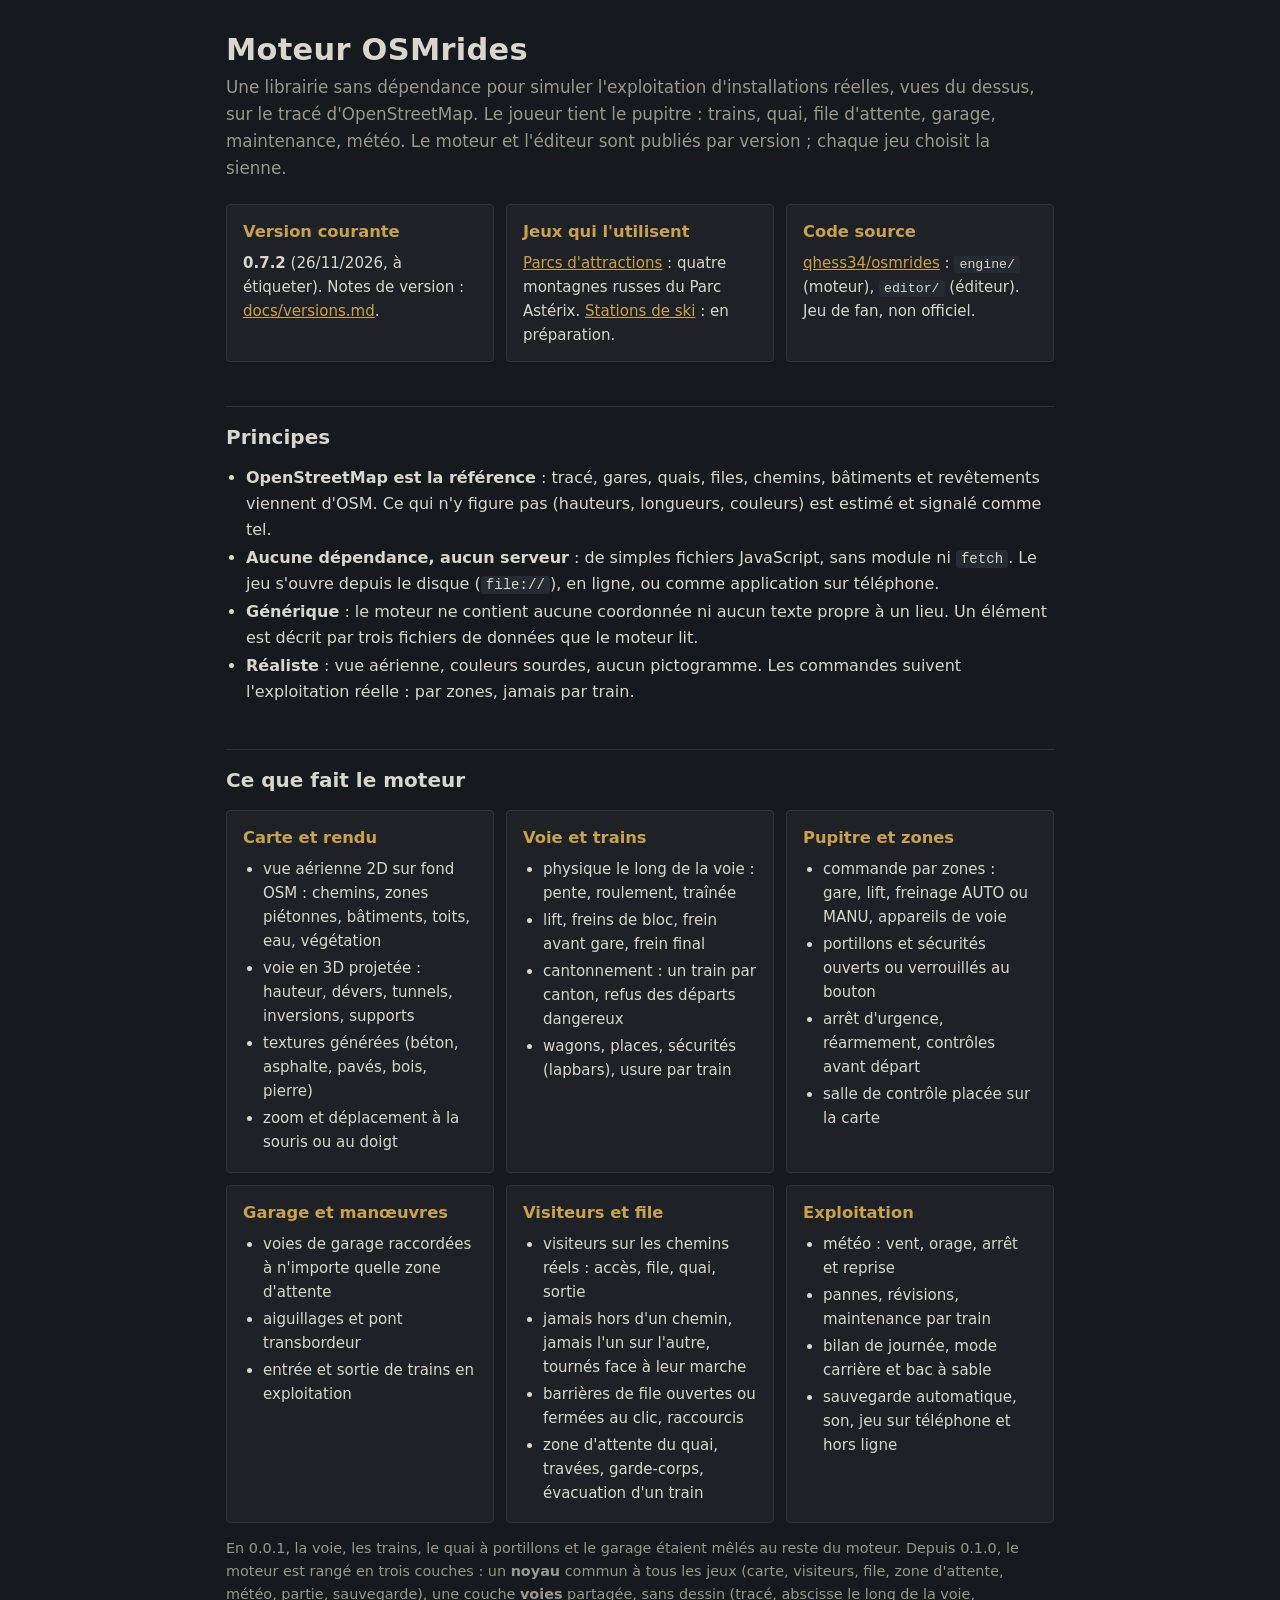
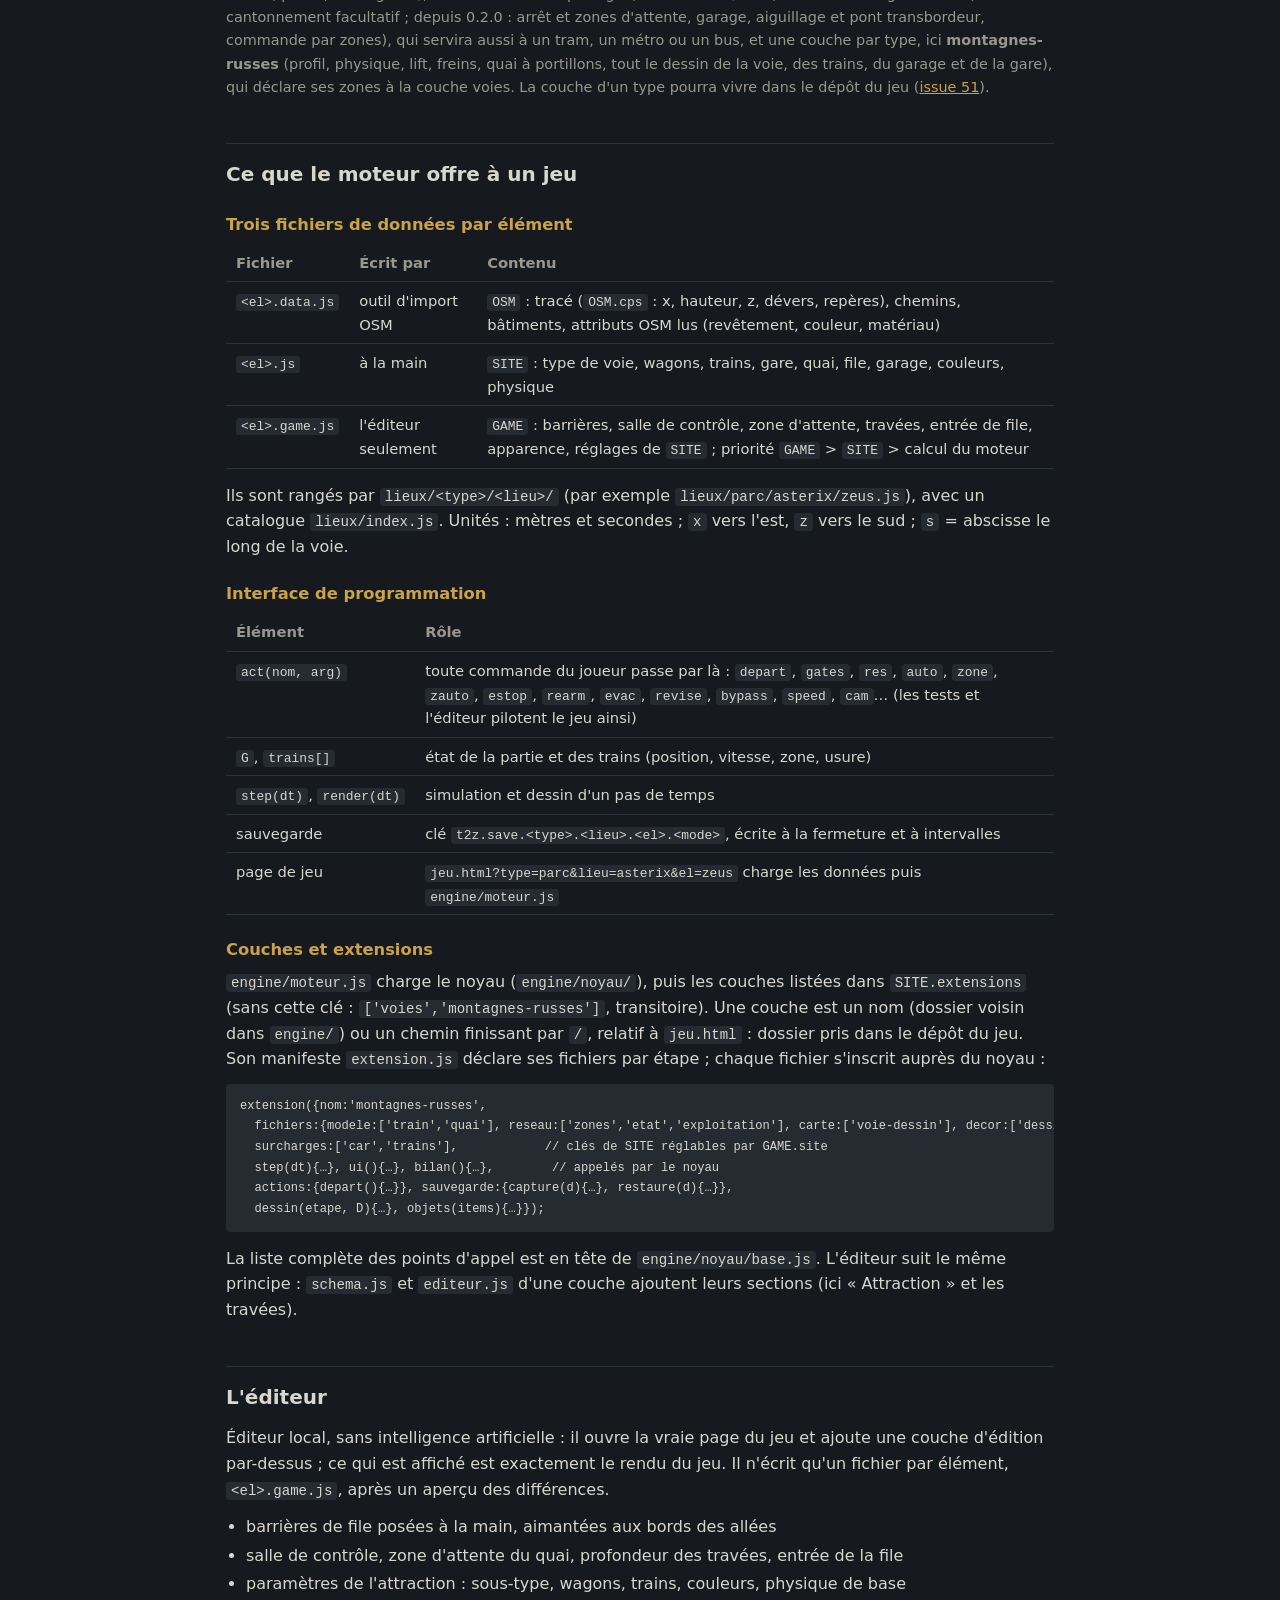
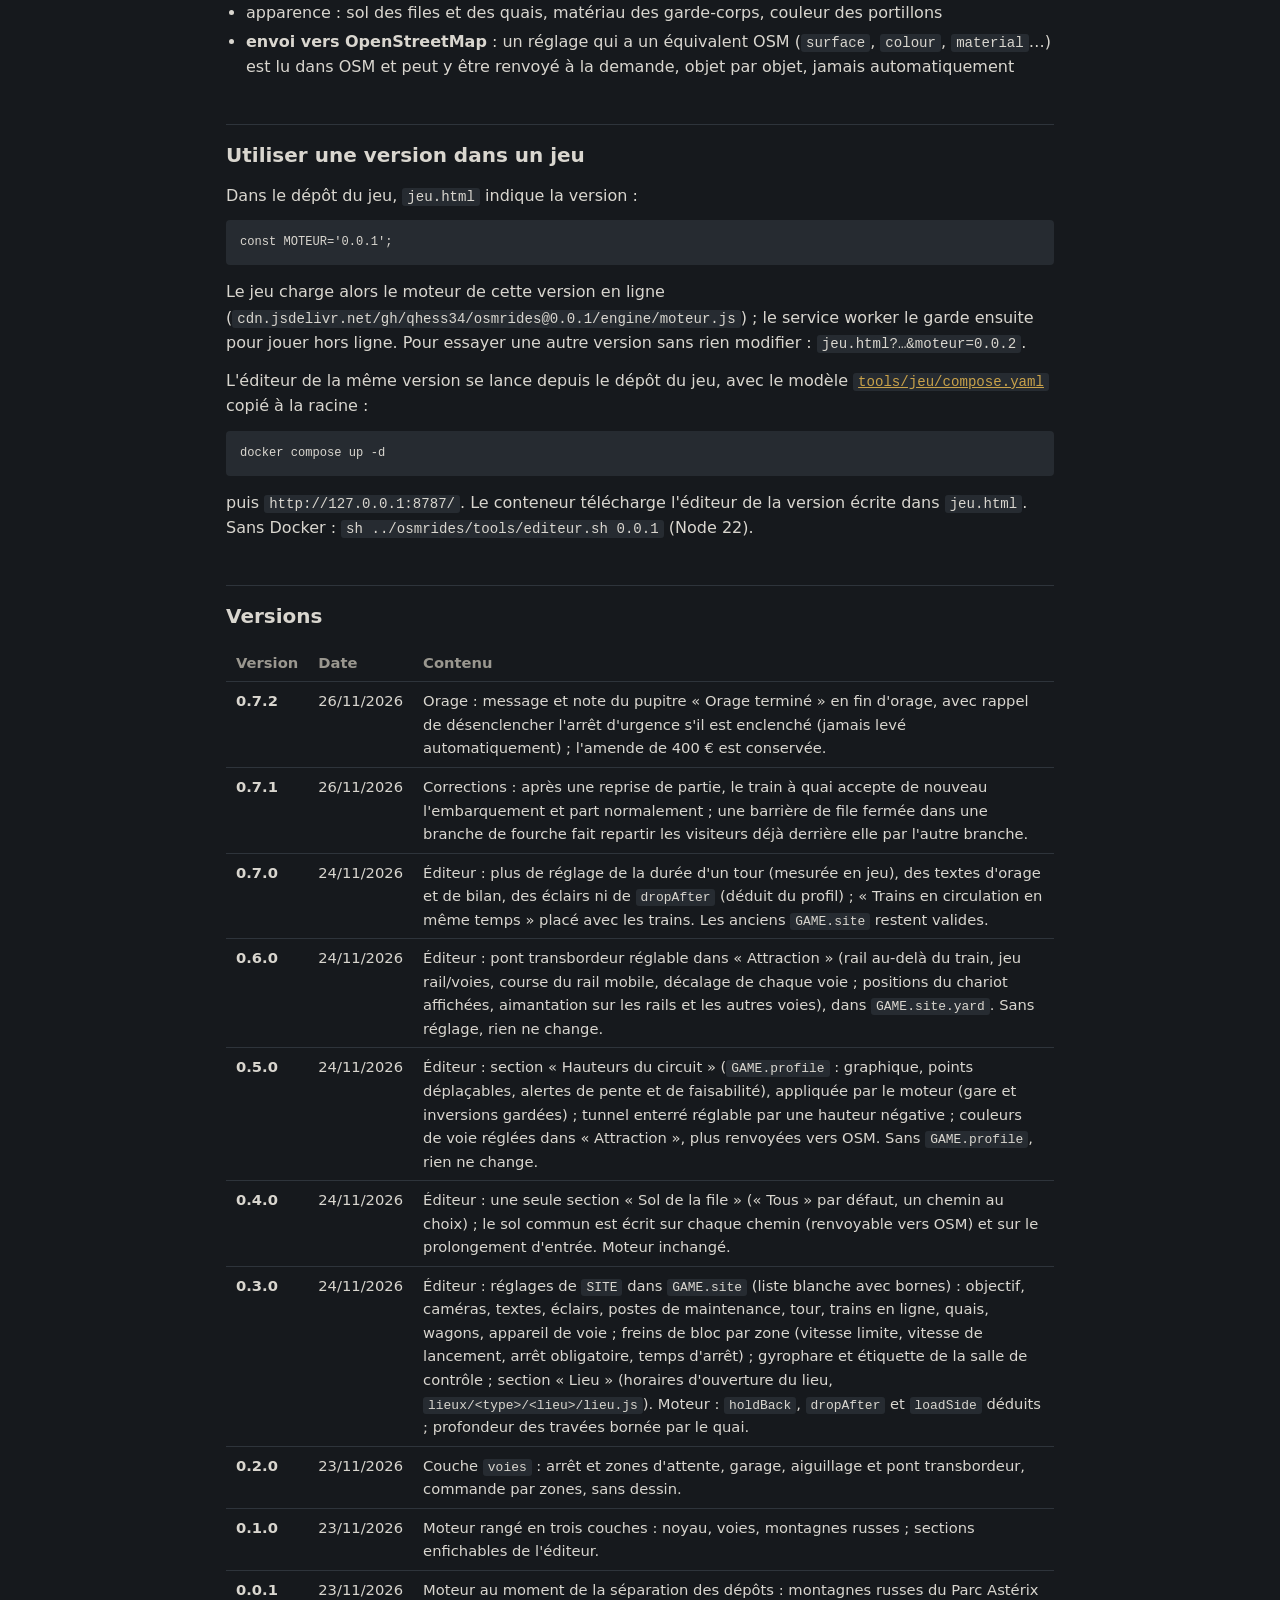
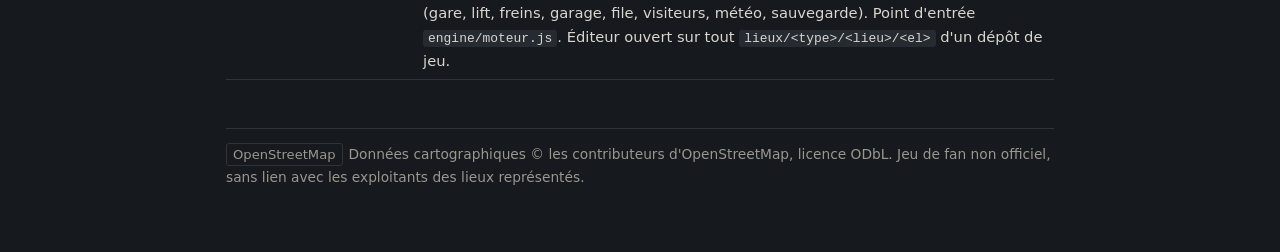
==== index.html @ cbea9bd9 "Clarify the end of a storm: message, console note, emergency stop kept (0.7.2) Co-Authored-By: Claud" ====
<!doctype html>
<html lang="fr">
<head>
<meta charset="utf-8">
<meta name="viewport" content="width=device-width, initial-scale=1">
<title>Moteur OSMrides</title>
<meta name="description" content="Moteur et éditeur OSMrides : simulation d'exploitation sur le tracé réel d'OpenStreetMap, publiés par version pour les jeux des parcs et des stations.">
<style>
:root{--bg:#16191d;--panel:#1e2227;--line:#2e343b;--ink:#d9d6cf;--mute:#9a978f;--acc:#c9a24a;--code:#262b31}
*{box-sizing:border-box}
html{-webkit-text-size-adjust:100%}
body{margin:0;background:var(--bg);color:var(--ink);font:16px/1.6 system-ui,-apple-system,"Segoe UI",Roboto,sans-serif}
main{max-width:860px;margin:0 auto;padding:32px 16px 64px}
h1{font-size:1.9rem;line-height:1.2;margin:0 0 6px;letter-spacing:.01em}
h2{font-size:1.25rem;margin:44px 0 12px;padding-top:14px;border-top:1px solid var(--line)}
h3{font-size:1.02rem;margin:22px 0 6px;color:var(--acc);font-weight:600}
p{margin:0 0 12px}
.lead{color:var(--mute);font-size:1.05rem;margin-bottom:22px}
a{color:var(--acc)}
code{background:var(--code);padding:1px 5px;border-radius:3px;font:0.88em/1.4 ui-monospace,SFMono-Regular,Menlo,Consolas,monospace;word-break:break-word}
pre{background:var(--code);padding:12px 14px;border-radius:4px;overflow-x:auto;font:0.86em/1.5 ui-monospace,SFMono-Regular,Menlo,Consolas,monospace;margin:0 0 14px}
pre code{background:none;padding:0}
ul{margin:0 0 12px;padding-left:20px}
li{margin:3px 0}
.grid{display:grid;grid-template-columns:repeat(auto-fit,minmax(240px,1fr));gap:12px;margin:14px 0}
.card{background:var(--panel);border:1px solid var(--line);border-radius:4px;padding:14px 16px}
.card h3{margin-top:0}
.card p,.card ul{font-size:.94rem;margin-bottom:0}
table{width:100%;border-collapse:collapse;font-size:.92rem;margin:0 0 14px;display:block;overflow-x:auto}
th,td{text-align:left;vertical-align:top;padding:7px 10px;border-bottom:1px solid var(--line)}
th{color:var(--mute);font-weight:600;white-space:nowrap}
td:first-child{white-space:nowrap}
.tag{display:inline-block;border:1px solid var(--line);border-radius:3px;padding:0 6px;font-size:.82rem;color:var(--mute);margin-right:6px}
.note{color:var(--mute);font-size:.9rem}
footer{margin-top:48px;padding-top:14px;border-top:1px solid var(--line);color:var(--mute);font-size:.86rem}
</style>
</head>
<body>
<main>

<h1>Moteur OSMrides</h1>
<p class="lead">Une librairie sans dépendance pour simuler l'exploitation d'installations réelles, vues du dessus, sur le tracé d'OpenStreetMap. Le joueur tient le pupitre : trains, quai, file d'attente, garage, maintenance, météo. Le moteur et l'éditeur sont publiés par version ; chaque jeu choisit la sienne.</p>

<div class="grid">
  <div class="card"><h3>Version courante</h3><p><b>0.7.2</b> (26/11/2026, à étiqueter). Notes de version : <a href="https://github.com/qhess34/osmrides/blob/main/docs/versions.md">docs/versions.md</a>.</p></div>
  <div class="card"><h3>Jeux qui l'utilisent</h3><p><a href="https://qhess34.github.io/osmrides_parks/">Parcs d'attractions</a> : quatre montagnes russes du Parc Astérix. <a href="https://github.com/qhess34/osmrides_skiresort">Stations de ski</a> : en préparation.</p></div>
  <div class="card"><h3>Code source</h3><p><a href="https://github.com/qhess34/osmrides">qhess34/osmrides</a> : <code>engine/</code> (moteur), <code>editor/</code> (éditeur). Jeu de fan, non officiel.</p></div>
</div>

<h2>Principes</h2>
<ul>
  <li><b>OpenStreetMap est la référence</b> : tracé, gares, quais, files, chemins, bâtiments et revêtements viennent d'OSM. Ce qui n'y figure pas (hauteurs, longueurs, couleurs) est estimé et signalé comme tel.</li>
  <li><b>Aucune dépendance, aucun serveur</b> : de simples fichiers JavaScript, sans module ni <code>fetch</code>. Le jeu s'ouvre depuis le disque (<code>file://</code>), en ligne, ou comme application sur téléphone.</li>
  <li><b>Générique</b> : le moteur ne contient aucune coordonnée ni aucun texte propre à un lieu. Un élément est décrit par trois fichiers de données que le moteur lit.</li>
  <li><b>Réaliste</b> : vue aérienne, couleurs sourdes, aucun pictogramme. Les commandes suivent l'exploitation réelle : par zones, jamais par train.</li>
</ul>

<h2>Ce que fait le moteur</h2>
<div class="grid">
  <div class="card"><h3>Carte et rendu</h3><ul>
    <li>vue aérienne 2D sur fond OSM : chemins, zones piétonnes, bâtiments, toits, eau, végétation</li>
    <li>voie en 3D projetée : hauteur, dévers, tunnels, inversions, supports</li>
    <li>textures générées (béton, asphalte, pavés, bois, pierre)</li>
    <li>zoom et déplacement à la souris ou au doigt</li>
  </ul></div>
  <div class="card"><h3>Voie et trains</h3><ul>
    <li>physique le long de la voie : pente, roulement, traînée</li>
    <li>lift, freins de bloc, frein avant gare, frein final</li>
    <li>cantonnement : un train par canton, refus des départs dangereux</li>
    <li>wagons, places, sécurités (lapbars), usure par train</li>
  </ul></div>
  <div class="card"><h3>Pupitre et zones</h3><ul>
    <li>commande par zones : gare, lift, freinage AUTO ou MANU, appareils de voie</li>
    <li>portillons et sécurités ouverts ou verrouillés au bouton</li>
    <li>arrêt d'urgence, réarmement, contrôles avant départ</li>
    <li>salle de contrôle placée sur la carte</li>
  </ul></div>
  <div class="card"><h3>Garage et manœuvres</h3><ul>
    <li>voies de garage raccordées à n'importe quelle zone d'attente</li>
    <li>aiguillages et pont transbordeur</li>
    <li>entrée et sortie de trains en exploitation</li>
  </ul></div>
  <div class="card"><h3>Visiteurs et file</h3><ul>
    <li>visiteurs sur les chemins réels : accès, file, quai, sortie</li>
    <li>jamais hors d'un chemin, jamais l'un sur l'autre, tournés face à leur marche</li>
    <li>barrières de file ouvertes ou fermées au clic, raccourcis</li>
    <li>zone d'attente du quai, travées, garde-corps, évacuation d'un train</li>
  </ul></div>
  <div class="card"><h3>Exploitation</h3><ul>
    <li>météo : vent, orage, arrêt et reprise</li>
    <li>pannes, révisions, maintenance par train</li>
    <li>bilan de journée, mode carrière et bac à sable</li>
    <li>sauvegarde automatique, son, jeu sur téléphone et hors ligne</li>
  </ul></div>
</div>
<p class="note">En 0.0.1, la voie, les trains, le quai à portillons et le garage étaient mêlés au reste du moteur. Depuis 0.1.0, le moteur est rangé en trois couches : un <b>noyau</b> commun à tous les jeux (carte, visiteurs, file, zone d'attente, météo, partie, sauvegarde), une couche <b>voies</b> partagée, sans dessin (tracé, abscisse le long de la voie, cantonnement facultatif ; depuis 0.2.0 : arrêt et zones d'attente, garage, aiguillage et pont transbordeur, commande par zones), qui servira aussi à un tram, un métro ou un bus, et une couche par type, ici <b>montagnes-russes</b> (profil, physique, lift, freins, quai à portillons, tout le dessin de la voie, des trains, du garage et de la gare), qui déclare ses zones à la couche voies. La couche d'un type pourra vivre dans le dépôt du jeu (<a href="https://github.com/qhess34/osmrides/issues/51">issue 51</a>).</p>

<h2>Ce que le moteur offre à un jeu</h2>

<h3>Trois fichiers de données par élément</h3>
<table>
  <tr><th>Fichier</th><th>Écrit par</th><th>Contenu</th></tr>
  <tr><td><code>&lt;el&gt;.data.js</code></td><td>outil d'import OSM</td><td><code>OSM</code> : tracé (<code>OSM.cps</code> : x, hauteur, z, dévers, repères), chemins, bâtiments, attributs OSM lus (revêtement, couleur, matériau)</td></tr>
  <tr><td><code>&lt;el&gt;.js</code></td><td>à la main</td><td><code>SITE</code> : type de voie, wagons, trains, gare, quai, file, garage, couleurs, physique</td></tr>
  <tr><td><code>&lt;el&gt;.game.js</code></td><td>l'éditeur seulement</td><td><code>GAME</code> : barrières, salle de contrôle, zone d'attente, travées, entrée de file, apparence, réglages de <code>SITE</code> ; priorité <code>GAME</code> &gt; <code>SITE</code> &gt; calcul du moteur</td></tr>
</table>
<p>Ils sont rangés par <code>lieux/&lt;type&gt;/&lt;lieu&gt;/</code> (par exemple <code>lieux/parc/asterix/zeus.js</code>), avec un catalogue <code>lieux/index.js</code>. Unités : mètres et secondes ; <code>x</code> vers l'est, <code>z</code> vers le sud ; <code>s</code> = abscisse le long de la voie.</p>

<h3>Interface de programmation</h3>
<table>
  <tr><th>Élément</th><th>Rôle</th></tr>
  <tr><td><code>act(nom, arg)</code></td><td>toute commande du joueur passe par là : <code>depart</code>, <code>gates</code>, <code>res</code>, <code>auto</code>, <code>zone</code>, <code>zauto</code>, <code>estop</code>, <code>rearm</code>, <code>evac</code>, <code>revise</code>, <code>bypass</code>, <code>speed</code>, <code>cam</code>… (les tests et l'éditeur pilotent le jeu ainsi)</td></tr>
  <tr><td><code>G</code>, <code>trains[]</code></td><td>état de la partie et des trains (position, vitesse, zone, usure)</td></tr>
  <tr><td><code>step(dt)</code>, <code>render(dt)</code></td><td>simulation et dessin d'un pas de temps</td></tr>
  <tr><td>sauvegarde</td><td>clé <code>t2z.save.&lt;type&gt;.&lt;lieu&gt;.&lt;el&gt;.&lt;mode&gt;</code>, écrite à la fermeture et à intervalles</td></tr>
  <tr><td>page de jeu</td><td><code>jeu.html?type=parc&amp;lieu=asterix&amp;el=zeus</code> charge les données puis <code>engine/moteur.js</code></td></tr>
</table>

<h3>Couches et extensions</h3>
<p><code>engine/moteur.js</code> charge le noyau (<code>engine/noyau/</code>), puis les couches listées dans <code>SITE.extensions</code> (sans cette clé : <code>['voies','montagnes-russes']</code>, transitoire). Une couche est un nom (dossier voisin dans <code>engine/</code>) ou un chemin finissant par <code>/</code>, relatif à <code>jeu.html</code> : dossier pris dans le dépôt du jeu. Son manifeste <code>extension.js</code> déclare ses fichiers par étape ; chaque fichier s'inscrit auprès du noyau :</p>
<pre><code>extension({nom:'montagnes-russes',
  fichiers:{modele:['train','quai'], reseau:['zones','etat','exploitation'], carte:['voie-dessin'], decor:['dessin']},
  surcharges:['car','trains'],            // clés de SITE réglables par GAME.site
  step(dt){…}, ui(){…}, bilan(){…},        // appelés par le noyau
  actions:{depart(){…}}, sauvegarde:{capture(d){…}, restaure(d){…}},
  dessin(etape, D){…}, objets(items){…}});</code></pre>
<p>La liste complète des points d'appel est en tête de <code>engine/noyau/base.js</code>. L'éditeur suit le même principe : <code>schema.js</code> et <code>editeur.js</code> d'une couche ajoutent leurs sections (ici « Attraction » et les travées).</p>

<h2>L'éditeur</h2>
<p>Éditeur local, sans intelligence artificielle : il ouvre la vraie page du jeu et ajoute une couche d'édition par-dessus ; ce qui est affiché est exactement le rendu du jeu. Il n'écrit qu'un fichier par élément, <code>&lt;el&gt;.game.js</code>, après un aperçu des différences.</p>
<ul>
  <li>barrières de file posées à la main, aimantées aux bords des allées</li>
  <li>salle de contrôle, zone d'attente du quai, profondeur des travées, entrée de la file</li>
  <li>paramètres de l'attraction : sous-type, wagons, trains, couleurs, physique de base</li>
  <li>apparence : sol des files et des quais, matériau des garde-corps, couleur des portillons</li>
  <li><b>envoi vers OpenStreetMap</b> : un réglage qui a un équivalent OSM (<code>surface</code>, <code>colour</code>, <code>material</code>…) est lu dans OSM et peut y être renvoyé à la demande, objet par objet, jamais automatiquement</li>
</ul>

<h2>Utiliser une version dans un jeu</h2>
<p>Dans le dépôt du jeu, <code>jeu.html</code> indique la version :</p>
<pre><code>const MOTEUR='0.0.1';</code></pre>
<p>Le jeu charge alors le moteur de cette version en ligne (<code>cdn.jsdelivr.net/gh/qhess34/osmrides@0.0.1/engine/moteur.js</code>) ; le service worker le garde ensuite pour jouer hors ligne. Pour essayer une autre version sans rien modifier : <code>jeu.html?…&amp;moteur=0.0.2</code>.</p>
<p>L'éditeur de la même version se lance depuis le dépôt du jeu, avec le modèle <a href="https://github.com/qhess34/osmrides/blob/main/tools/jeu/compose.yaml"><code>tools/jeu/compose.yaml</code></a> copié à la racine :</p>
<pre><code>docker compose up -d</code></pre>
<p>puis <code>http://127.0.0.1:8787/</code>. Le conteneur télécharge l'éditeur de la version écrite dans <code>jeu.html</code>. Sans Docker : <code>sh ../osmrides/tools/editeur.sh 0.0.1</code> (Node 22).</p>

<h2>Versions</h2>
<table>
  <tr><th>Version</th><th>Date</th><th>Contenu</th></tr>
  <tr><td><b>0.7.2</b></td><td>26/11/2026</td><td>Orage : message et note du pupitre « Orage terminé » en fin d'orage, avec rappel de désenclencher l'arrêt d'urgence s'il est enclenché (jamais levé automatiquement) ; l'amende de 400 € est conservée.</td></tr>
  <tr><td><b>0.7.1</b></td><td>26/11/2026</td><td>Corrections : après une reprise de partie, le train à quai accepte de nouveau l'embarquement et part normalement ; une barrière de file fermée dans une branche de fourche fait repartir les visiteurs déjà derrière elle par l'autre branche.</td></tr>
  <tr><td><b>0.7.0</b></td><td>24/11/2026</td><td>Éditeur : plus de réglage de la durée d'un tour (mesurée en jeu), des textes d'orage et de bilan, des éclairs ni de <code>dropAfter</code> (déduit du profil) ; « Trains en circulation en même temps » placé avec les trains. Les anciens <code>GAME.site</code> restent valides.</td></tr>
  <tr><td><b>0.6.0</b></td><td>24/11/2026</td><td>Éditeur : pont transbordeur réglable dans « Attraction » (rail au-delà du train, jeu rail/voies, course du rail mobile, décalage de chaque voie ; positions du chariot affichées, aimantation sur les rails et les autres voies), dans <code>GAME.site.yard</code>. Sans réglage, rien ne change.</td></tr>
  <tr><td><b>0.5.0</b></td><td>24/11/2026</td><td>Éditeur : section « Hauteurs du circuit » (<code>GAME.profile</code> : graphique, points déplaçables, alertes de pente et de faisabilité), appliquée par le moteur (gare et inversions gardées) ; tunnel enterré réglable par une hauteur négative ; couleurs de voie réglées dans « Attraction », plus renvoyées vers OSM. Sans <code>GAME.profile</code>, rien ne change.</td></tr>
  <tr><td><b>0.4.0</b></td><td>24/11/2026</td><td>Éditeur : une seule section « Sol de la file » (« Tous » par défaut, un chemin au choix) ; le sol commun est écrit sur chaque chemin (renvoyable vers OSM) et sur le prolongement d'entrée. Moteur inchangé.</td></tr>
  <tr><td><b>0.3.0</b></td><td>24/11/2026</td><td>Éditeur : réglages de <code>SITE</code> dans <code>GAME.site</code> (liste blanche avec bornes) : objectif, caméras, textes, éclairs, postes de maintenance, tour, trains en ligne, quais, wagons, appareil de voie ; freins de bloc par zone (vitesse limite, vitesse de lancement, arrêt obligatoire, temps d'arrêt) ; gyrophare et étiquette de la salle de contrôle ; section « Lieu » (horaires d'ouverture du lieu, <code>lieux/&lt;type&gt;/&lt;lieu&gt;/lieu.js</code>). Moteur : <code>holdBack</code>, <code>dropAfter</code> et <code>loadSide</code> déduits ; profondeur des travées bornée par le quai.</td></tr>
  <tr><td><b>0.2.0</b></td><td>23/11/2026</td><td>Couche <code>voies</code> : arrêt et zones d'attente, garage, aiguillage et pont transbordeur, commande par zones, sans dessin.</td></tr>
  <tr><td><b>0.1.0</b></td><td>23/11/2026</td><td>Moteur rangé en trois couches : noyau, voies, montagnes russes ; sections enfichables de l'éditeur.</td></tr>
  <tr><td><b>0.0.1</b></td><td>23/11/2026</td><td>Moteur au moment de la séparation des dépôts : montagnes russes du Parc Astérix (gare, lift, freins, garage, file, visiteurs, météo, sauvegarde). Point d'entrée <code>engine/moteur.js</code>. Éditeur ouvert sur tout <code>lieux/&lt;type&gt;/&lt;lieu&gt;/&lt;el&gt;</code> d'un dépôt de jeu.</td></tr>
</table>

<footer>
  <span class="tag">OpenStreetMap</span>Données cartographiques © les contributeurs d'OpenStreetMap, licence ODbL. Jeu de fan non officiel, sans lien avec les exploitants des lieux représentés.
</footer>

</main>
</body>
</html>
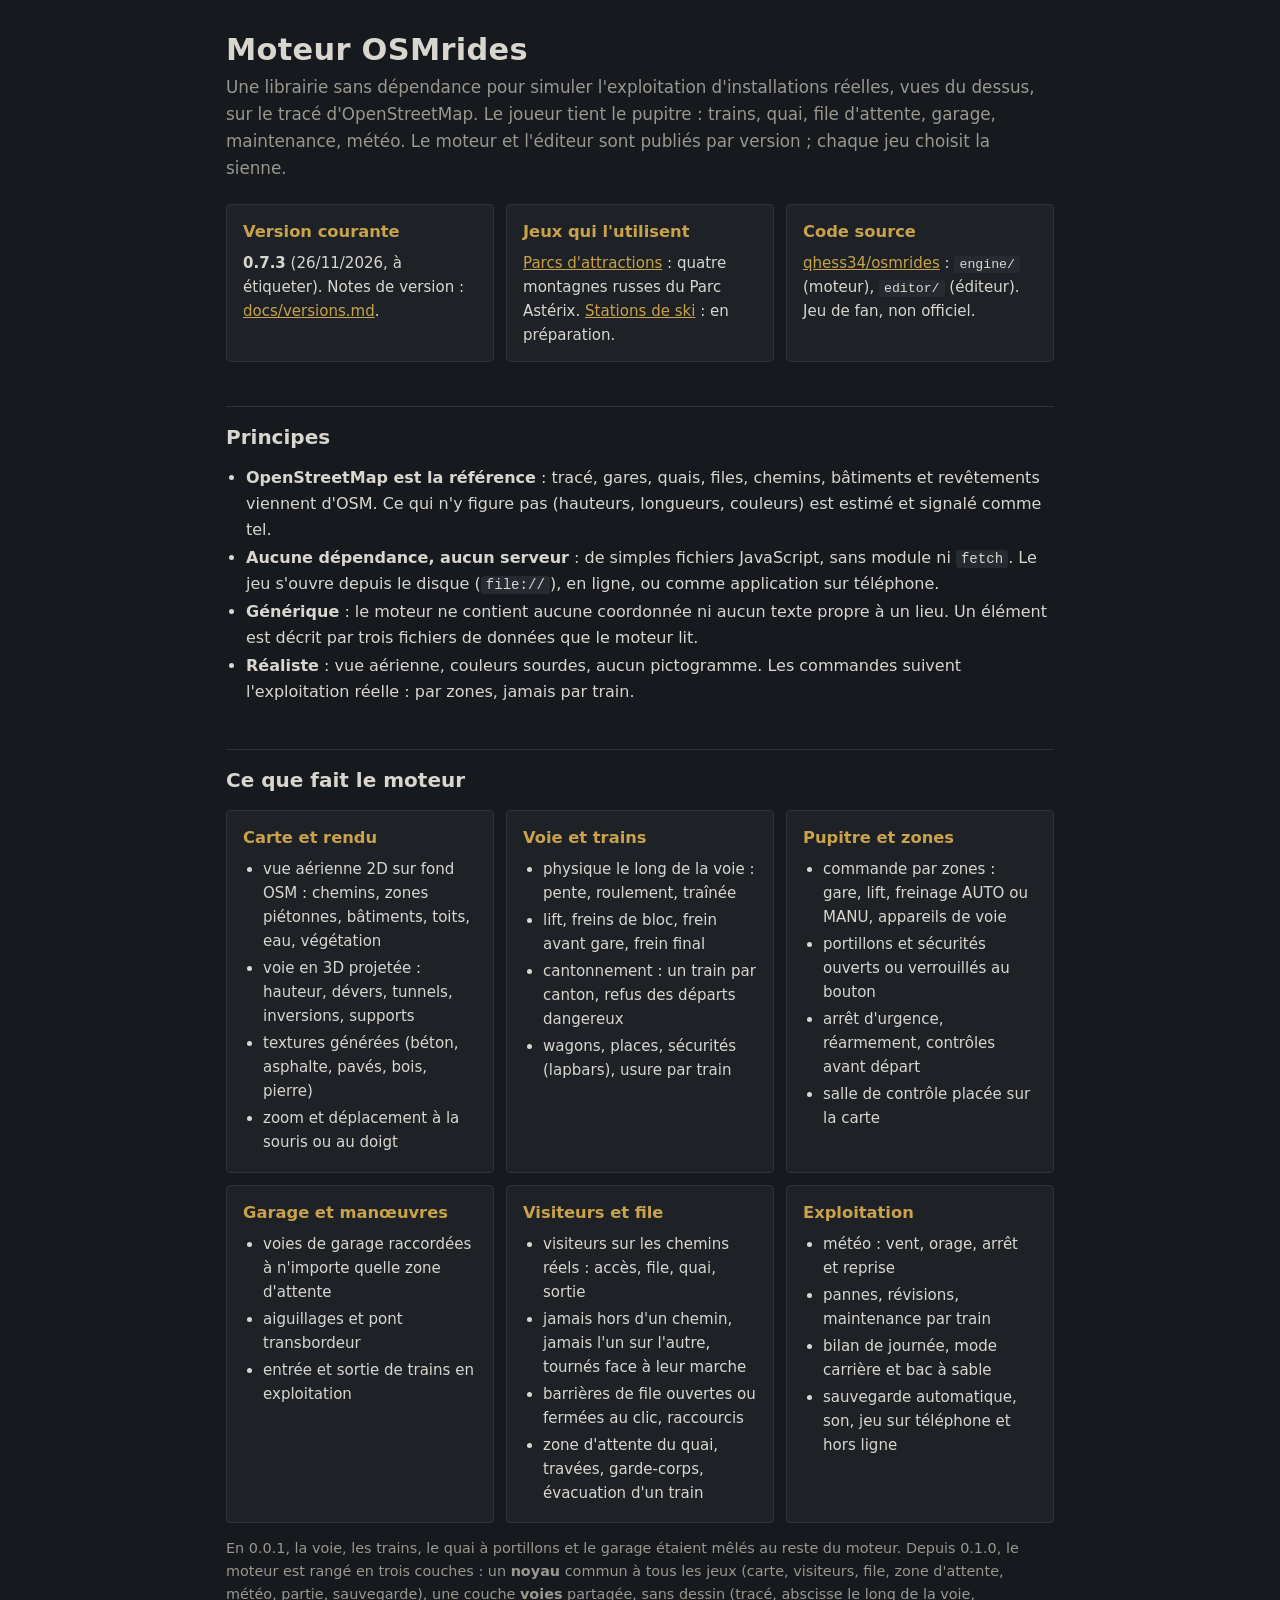
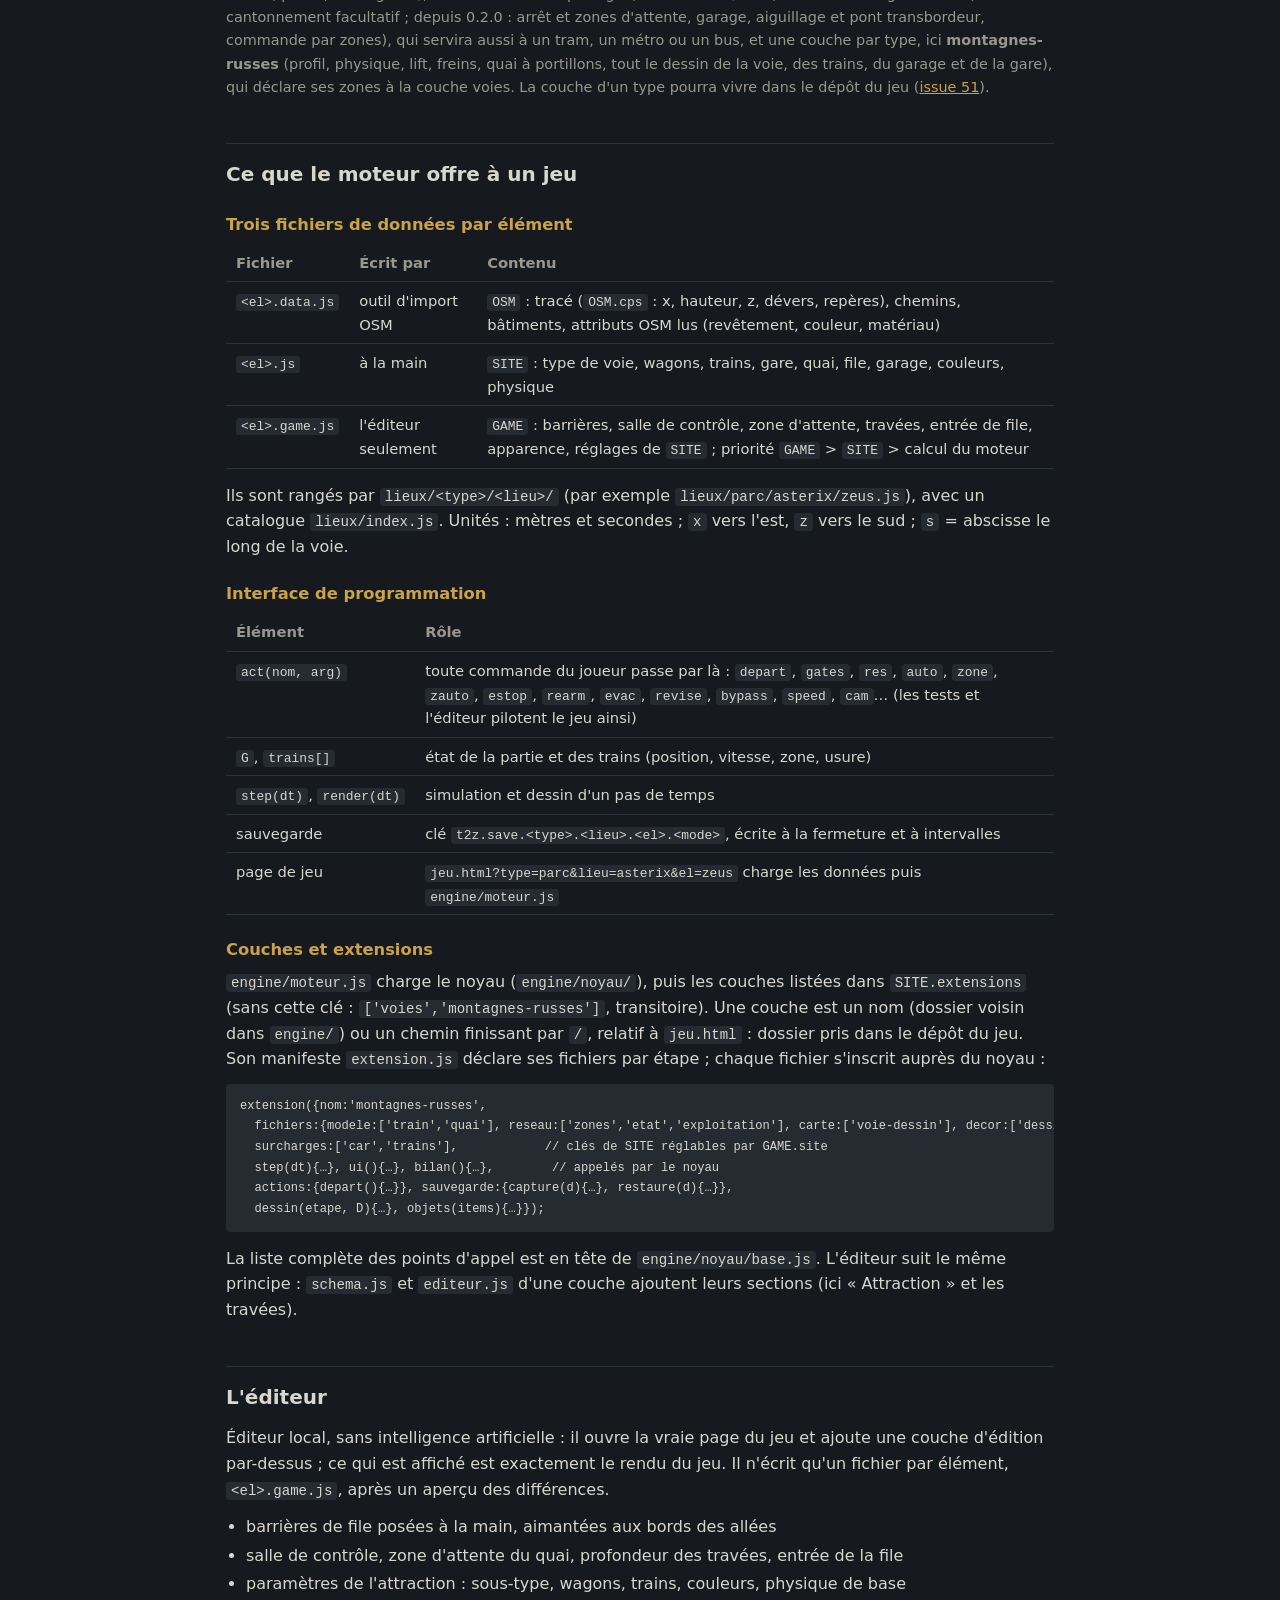
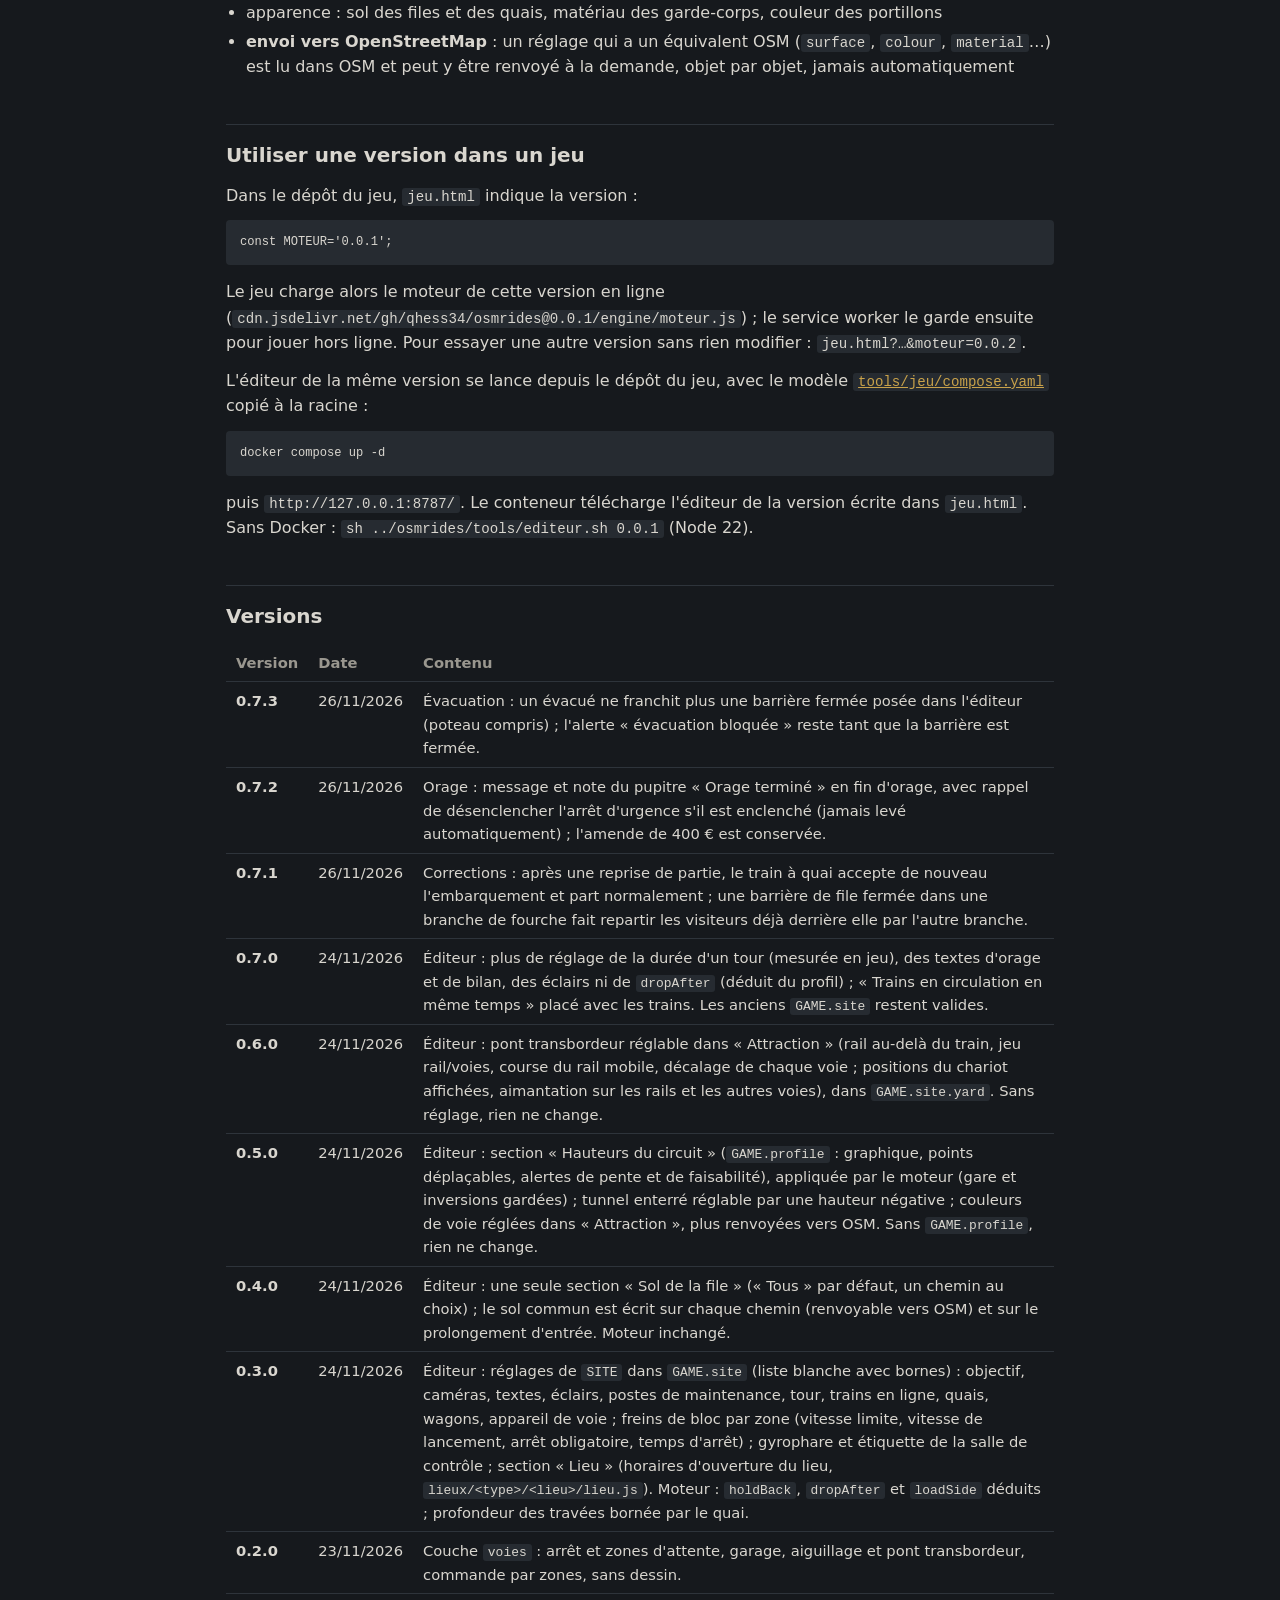
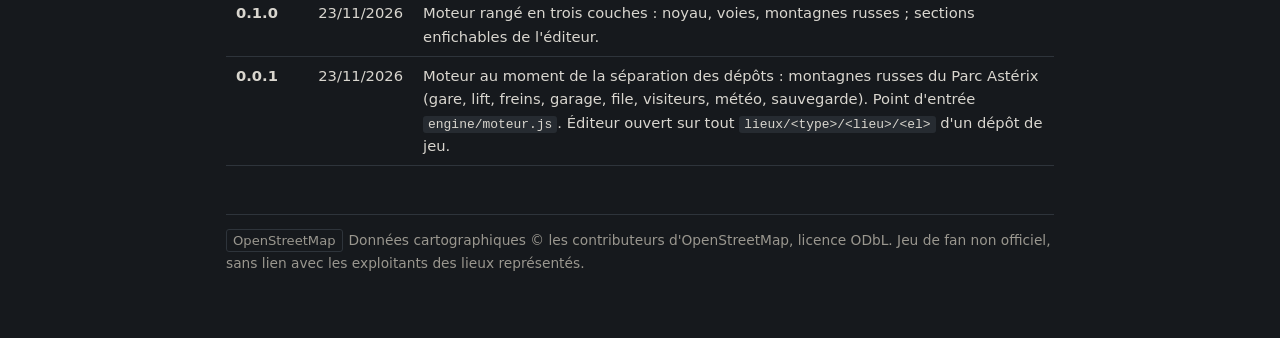
==== commit 3d25e39d: "Stop evacuees at the whole closed barrier leaf, pole included (0.7.3, #59) Co-Authored-By: Claude So" ====
--- a/index.html
+++ b/index.html
@@ -42,7 +42,7 @@
 <p class="lead">Une librairie sans dépendance pour simuler l'exploitation d'installations réelles, vues du dessus, sur le tracé d'OpenStreetMap. Le joueur tient le pupitre : trains, quai, file d'attente, garage, maintenance, météo. Le moteur et l'éditeur sont publiés par version ; chaque jeu choisit la sienne.</p>
 
 <div class="grid">
-  <div class="card"><h3>Version courante</h3><p><b>0.7.2</b> (26/11/2026, à étiqueter). Notes de version : <a href="https://github.com/qhess34/osmrides/blob/main/docs/versions.md">docs/versions.md</a>.</p></div>
+  <div class="card"><h3>Version courante</h3><p><b>0.7.3</b> (26/11/2026, à étiqueter). Notes de version : <a href="https://github.com/qhess34/osmrides/blob/main/docs/versions.md">docs/versions.md</a>.</p></div>
   <div class="card"><h3>Jeux qui l'utilisent</h3><p><a href="https://qhess34.github.io/osmrides_parks/">Parcs d'attractions</a> : quatre montagnes russes du Parc Astérix. <a href="https://github.com/qhess34/osmrides_skiresort">Stations de ski</a> : en préparation.</p></div>
   <div class="card"><h3>Code source</h3><p><a href="https://github.com/qhess34/osmrides">qhess34/osmrides</a> : <code>engine/</code> (moteur), <code>editor/</code> (éditeur). Jeu de fan, non officiel.</p></div>
 </div>
@@ -147,6 +147,7 @@
 <h2>Versions</h2>
 <table>
   <tr><th>Version</th><th>Date</th><th>Contenu</th></tr>
+  <tr><td><b>0.7.3</b></td><td>26/11/2026</td><td>Évacuation : un évacué ne franchit plus une barrière fermée posée dans l'éditeur (poteau compris) ; l'alerte « évacuation bloquée » reste tant que la barrière est fermée.</td></tr>
   <tr><td><b>0.7.2</b></td><td>26/11/2026</td><td>Orage : message et note du pupitre « Orage terminé » en fin d'orage, avec rappel de désenclencher l'arrêt d'urgence s'il est enclenché (jamais levé automatiquement) ; l'amende de 400 € est conservée.</td></tr>
   <tr><td><b>0.7.1</b></td><td>26/11/2026</td><td>Corrections : après une reprise de partie, le train à quai accepte de nouveau l'embarquement et part normalement ; une barrière de file fermée dans une branche de fourche fait repartir les visiteurs déjà derrière elle par l'autre branche.</td></tr>
   <tr><td><b>0.7.0</b></td><td>24/11/2026</td><td>Éditeur : plus de réglage de la durée d'un tour (mesurée en jeu), des textes d'orage et de bilan, des éclairs ni de <code>dropAfter</code> (déduit du profil) ; « Trains en circulation en même temps » placé avec les trains. Les anciens <code>GAME.site</code> restent valides.</td></tr>
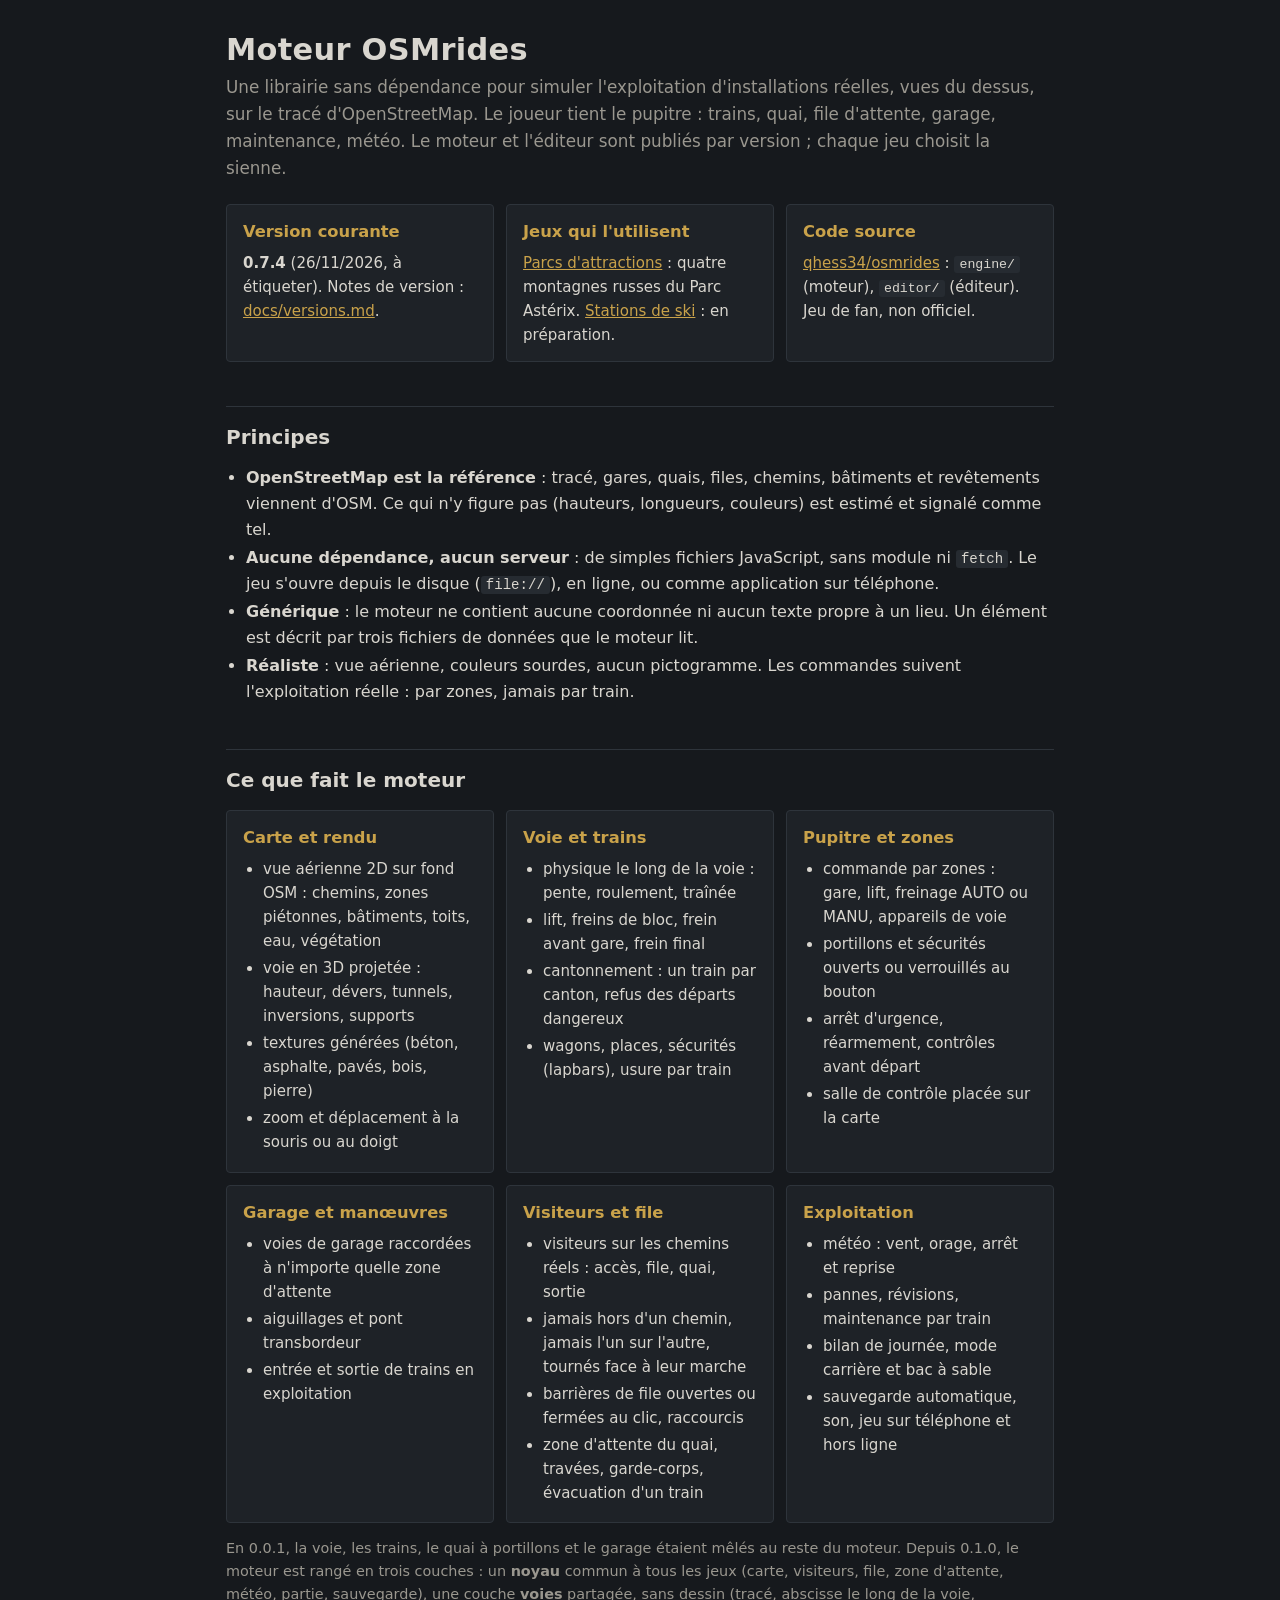
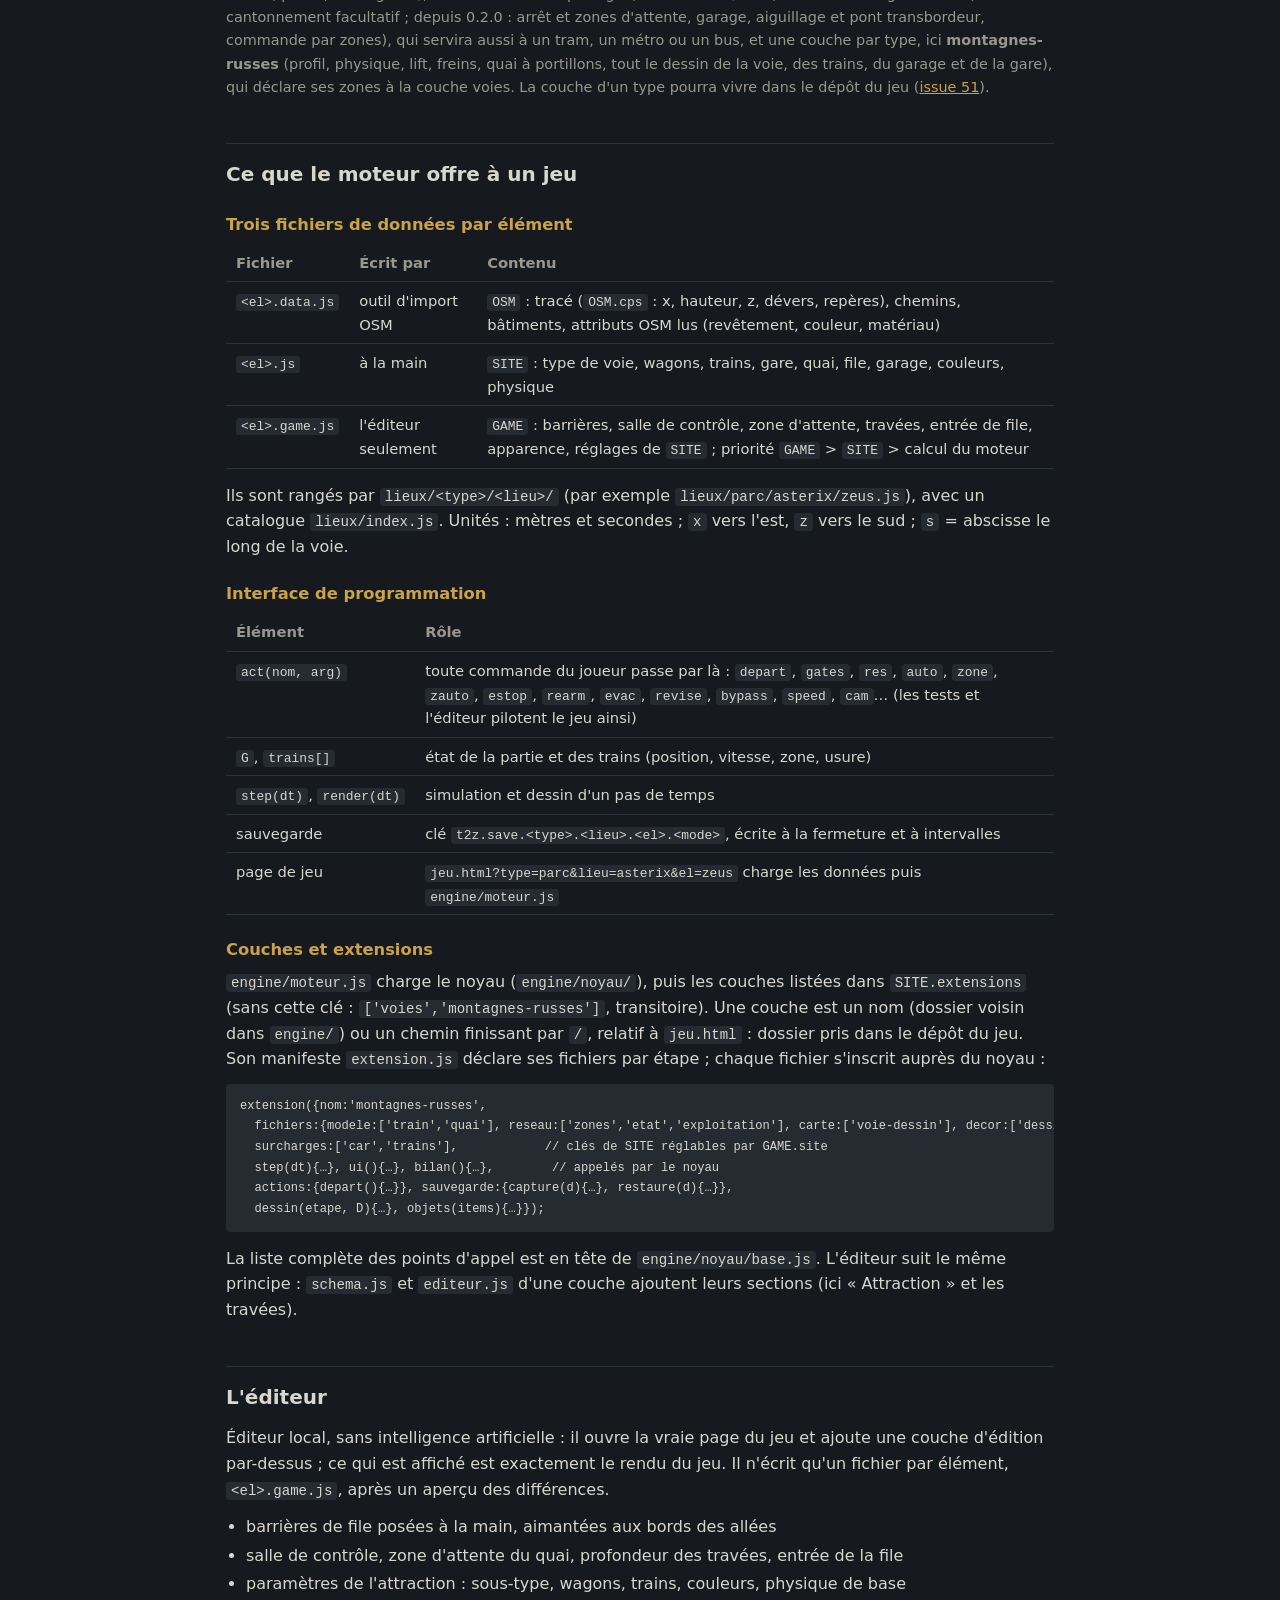
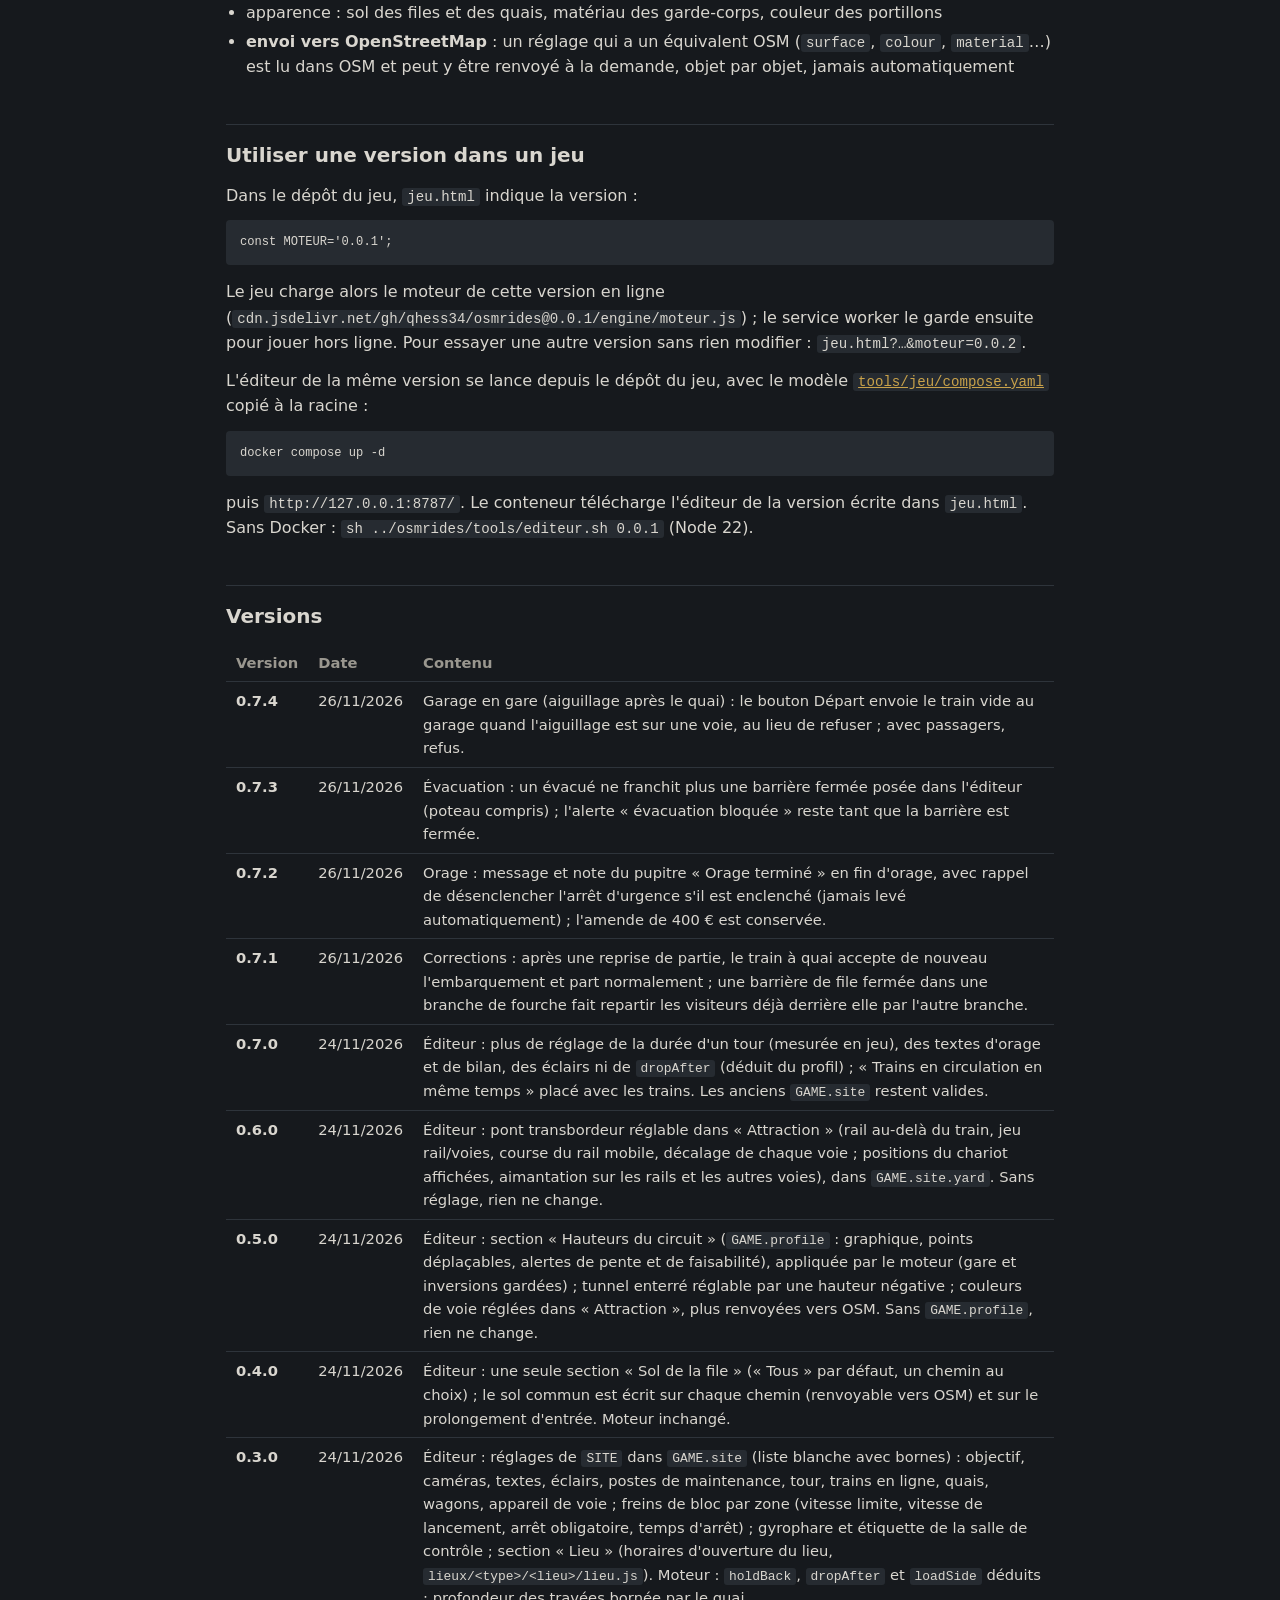
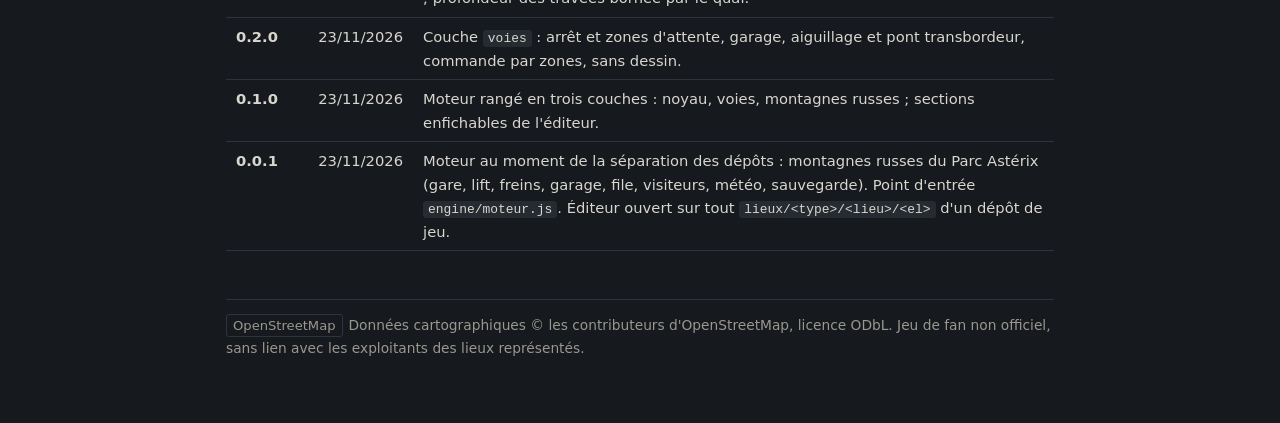
==== commit f0a798a1: "Send an empty train to the garage on Departure when the station switch is off P (0.7.4, #62) Co-Auth" ====
--- a/index.html
+++ b/index.html
@@ -42,7 +42,7 @@
 <p class="lead">Une librairie sans dépendance pour simuler l'exploitation d'installations réelles, vues du dessus, sur le tracé d'OpenStreetMap. Le joueur tient le pupitre : trains, quai, file d'attente, garage, maintenance, météo. Le moteur et l'éditeur sont publiés par version ; chaque jeu choisit la sienne.</p>
 
 <div class="grid">
-  <div class="card"><h3>Version courante</h3><p><b>0.7.3</b> (26/11/2026, à étiqueter). Notes de version : <a href="https://github.com/qhess34/osmrides/blob/main/docs/versions.md">docs/versions.md</a>.</p></div>
+  <div class="card"><h3>Version courante</h3><p><b>0.7.4</b> (26/11/2026, à étiqueter). Notes de version : <a href="https://github.com/qhess34/osmrides/blob/main/docs/versions.md">docs/versions.md</a>.</p></div>
   <div class="card"><h3>Jeux qui l'utilisent</h3><p><a href="https://qhess34.github.io/osmrides_parks/">Parcs d'attractions</a> : quatre montagnes russes du Parc Astérix. <a href="https://github.com/qhess34/osmrides_skiresort">Stations de ski</a> : en préparation.</p></div>
   <div class="card"><h3>Code source</h3><p><a href="https://github.com/qhess34/osmrides">qhess34/osmrides</a> : <code>engine/</code> (moteur), <code>editor/</code> (éditeur). Jeu de fan, non officiel.</p></div>
 </div>
@@ -147,6 +147,7 @@
 <h2>Versions</h2>
 <table>
   <tr><th>Version</th><th>Date</th><th>Contenu</th></tr>
+  <tr><td><b>0.7.4</b></td><td>26/11/2026</td><td>Garage en gare (aiguillage après le quai) : le bouton Départ envoie le train vide au garage quand l'aiguillage est sur une voie, au lieu de refuser ; avec passagers, refus.</td></tr>
   <tr><td><b>0.7.3</b></td><td>26/11/2026</td><td>Évacuation : un évacué ne franchit plus une barrière fermée posée dans l'éditeur (poteau compris) ; l'alerte « évacuation bloquée » reste tant que la barrière est fermée.</td></tr>
   <tr><td><b>0.7.2</b></td><td>26/11/2026</td><td>Orage : message et note du pupitre « Orage terminé » en fin d'orage, avec rappel de désenclencher l'arrêt d'urgence s'il est enclenché (jamais levé automatiquement) ; l'amende de 400 € est conservée.</td></tr>
   <tr><td><b>0.7.1</b></td><td>26/11/2026</td><td>Corrections : après une reprise de partie, le train à quai accepte de nouveau l'embarquement et part normalement ; une barrière de file fermée dans une branche de fourche fait repartir les visiteurs déjà derrière elle par l'autre branche.</td></tr>
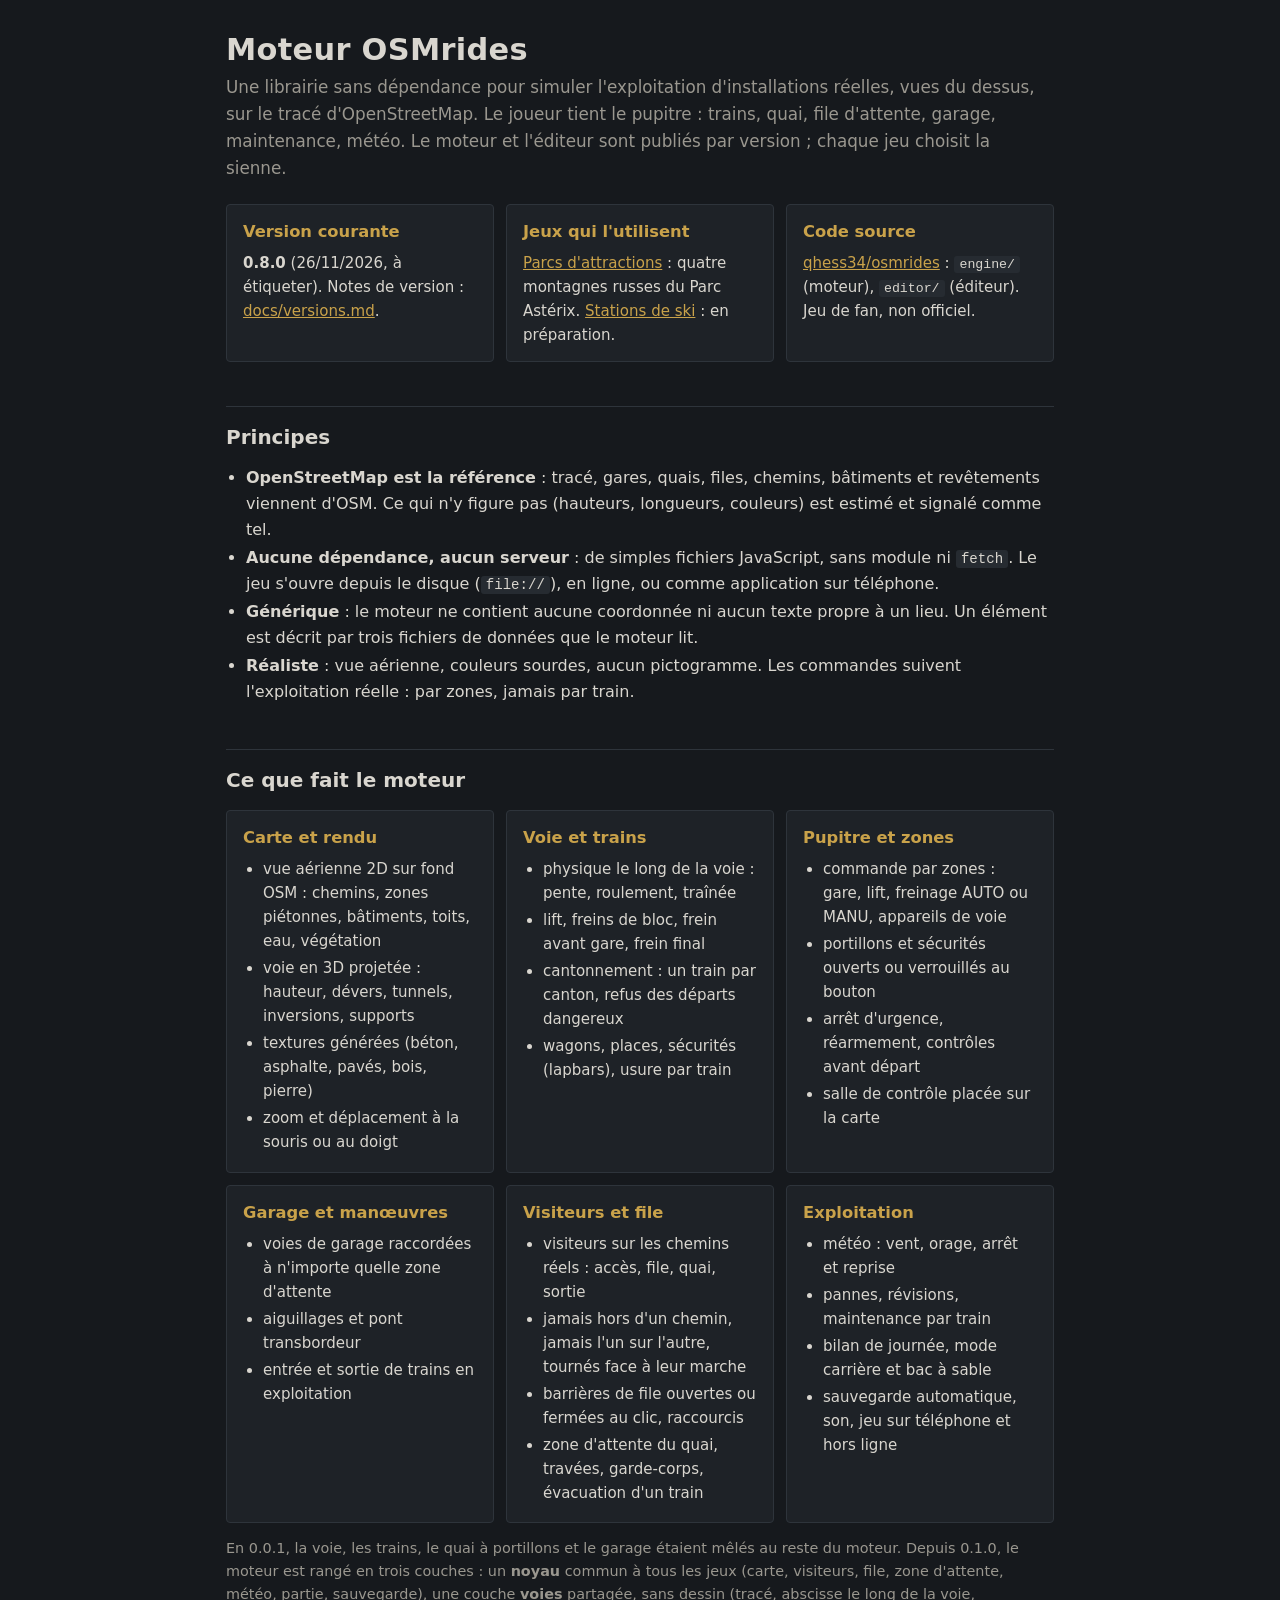
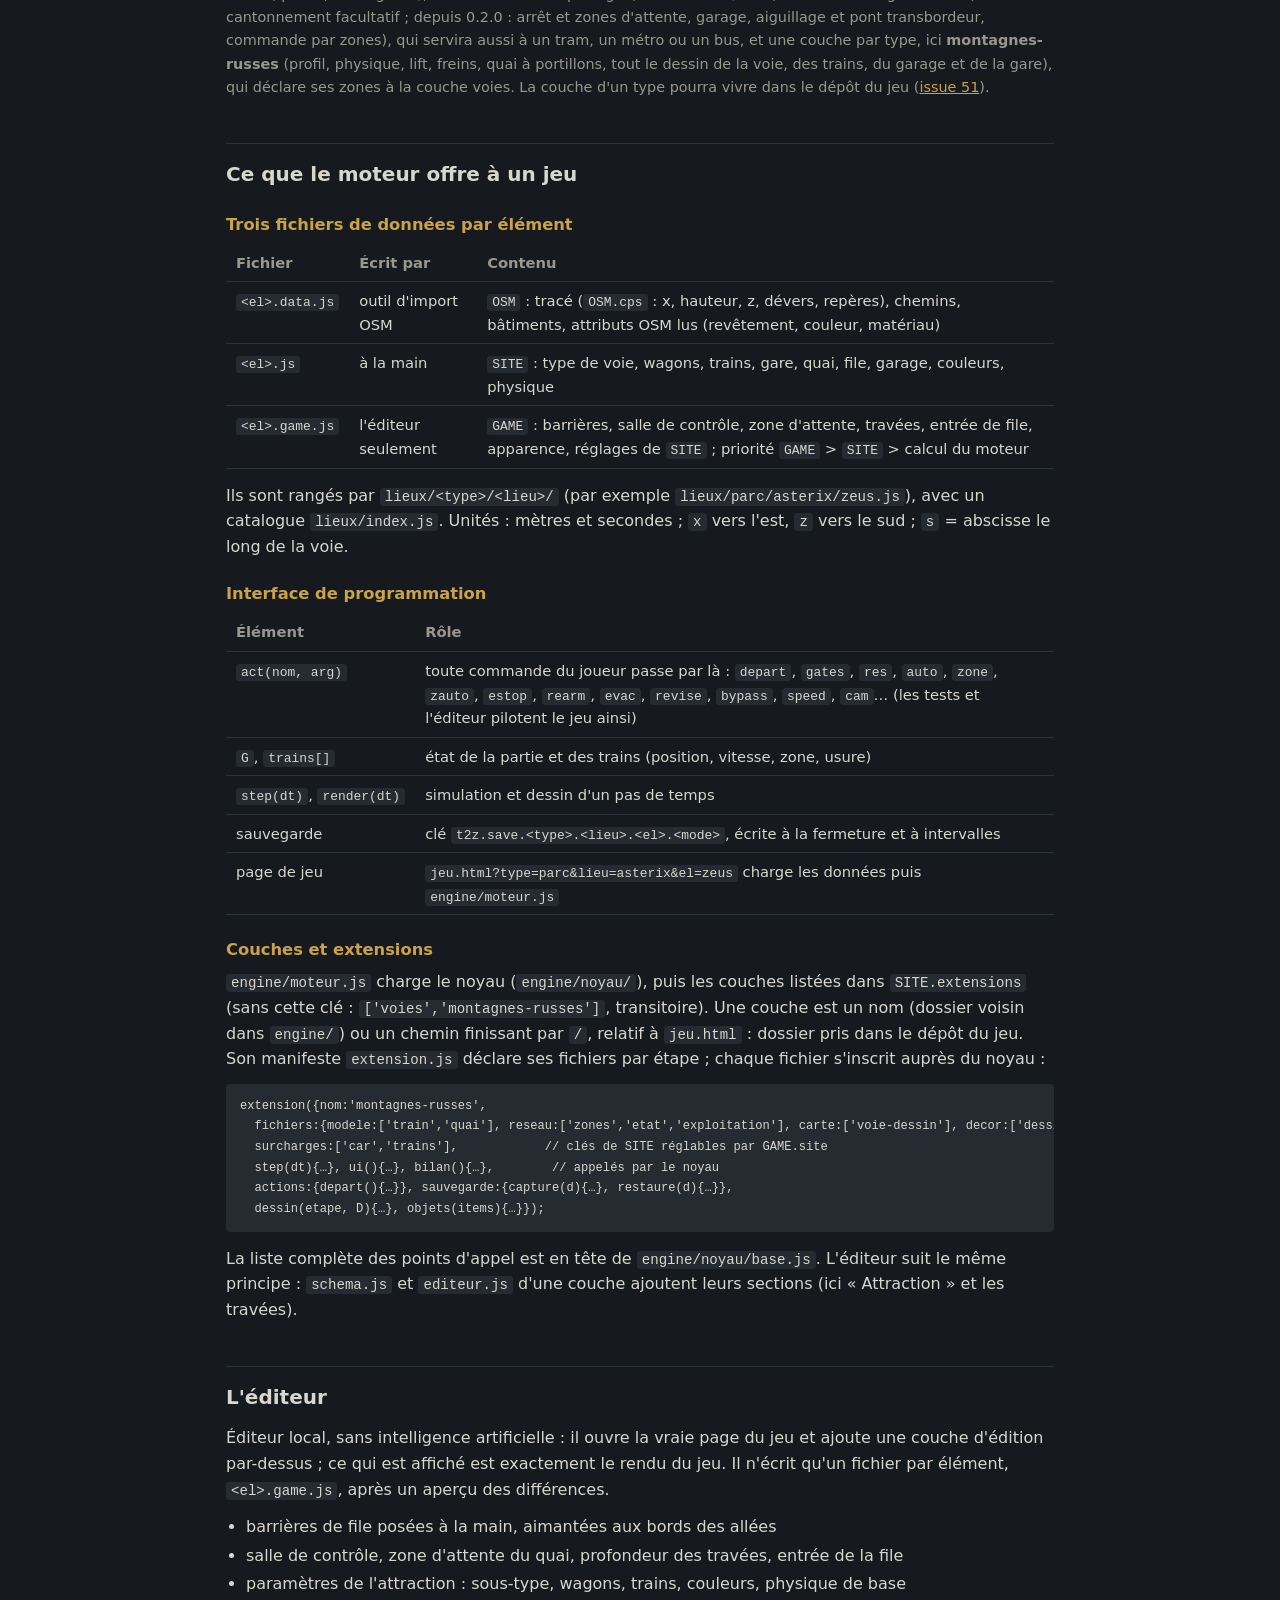
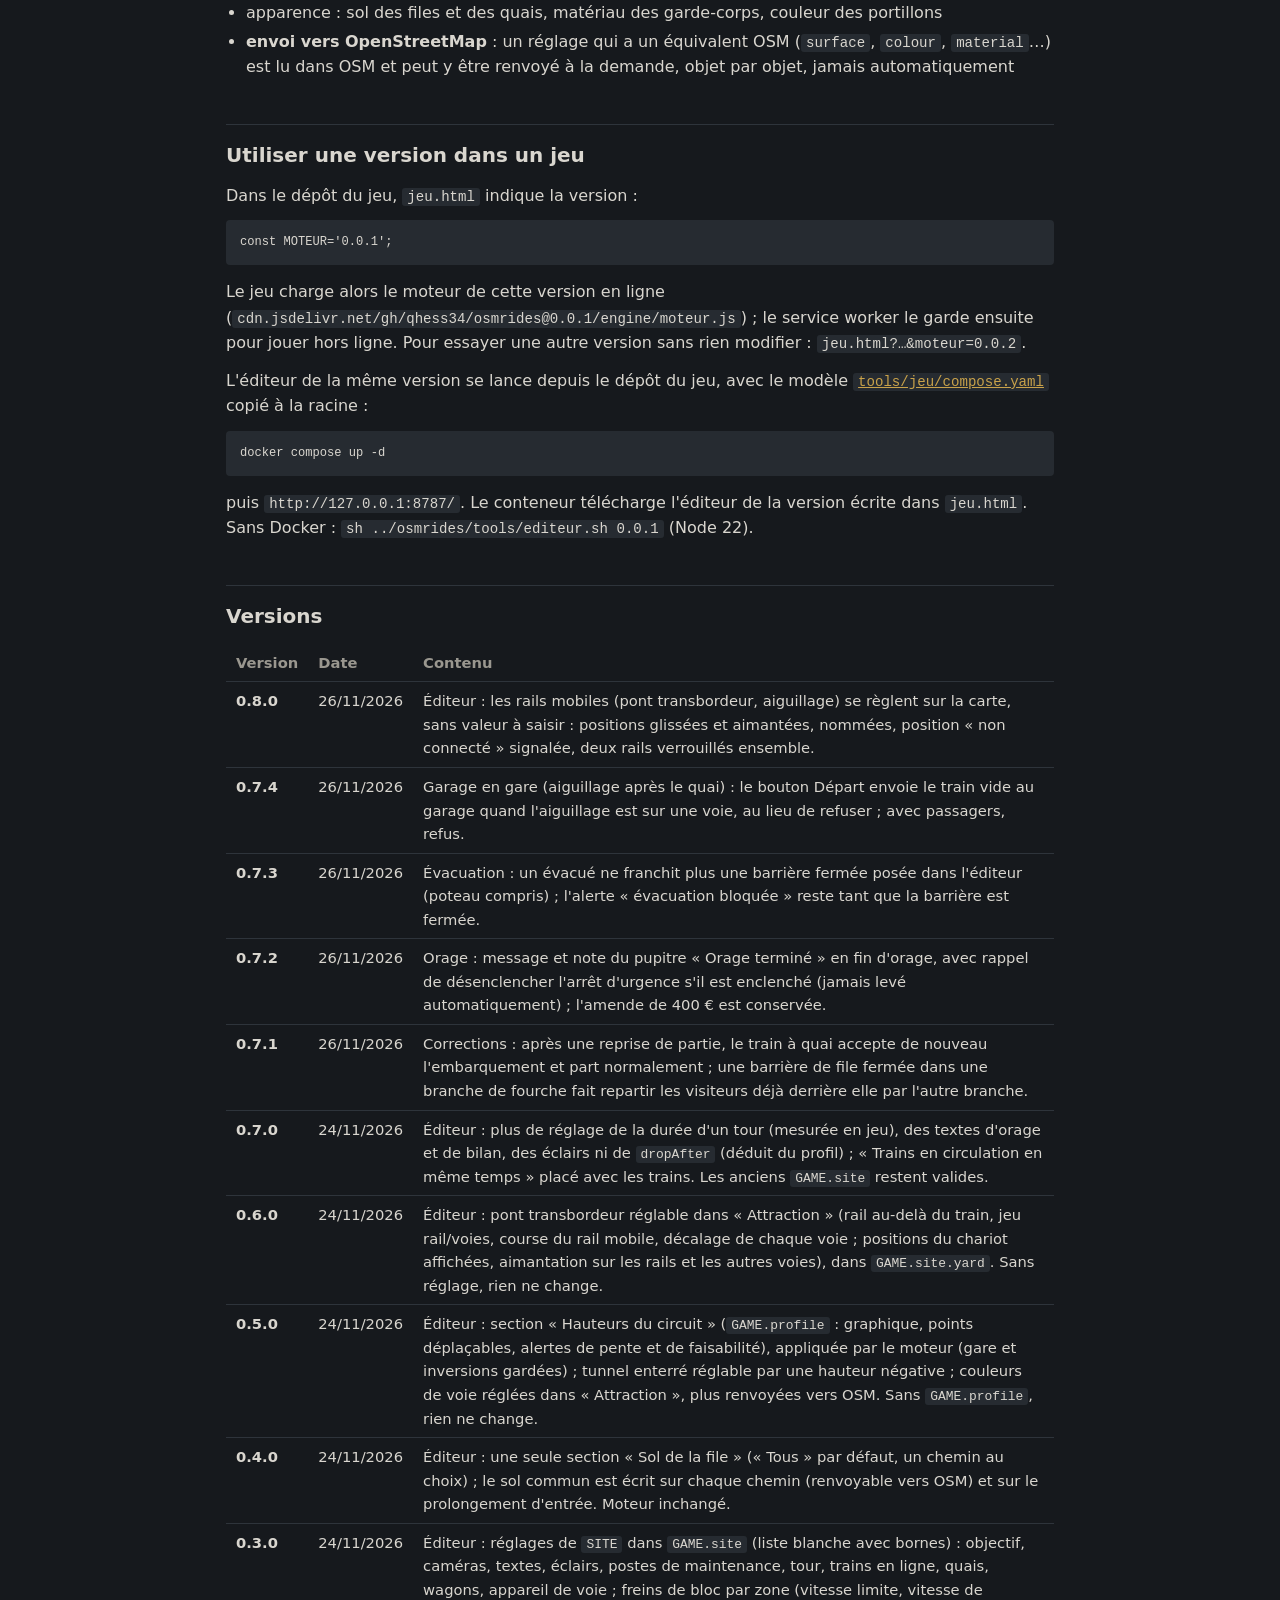
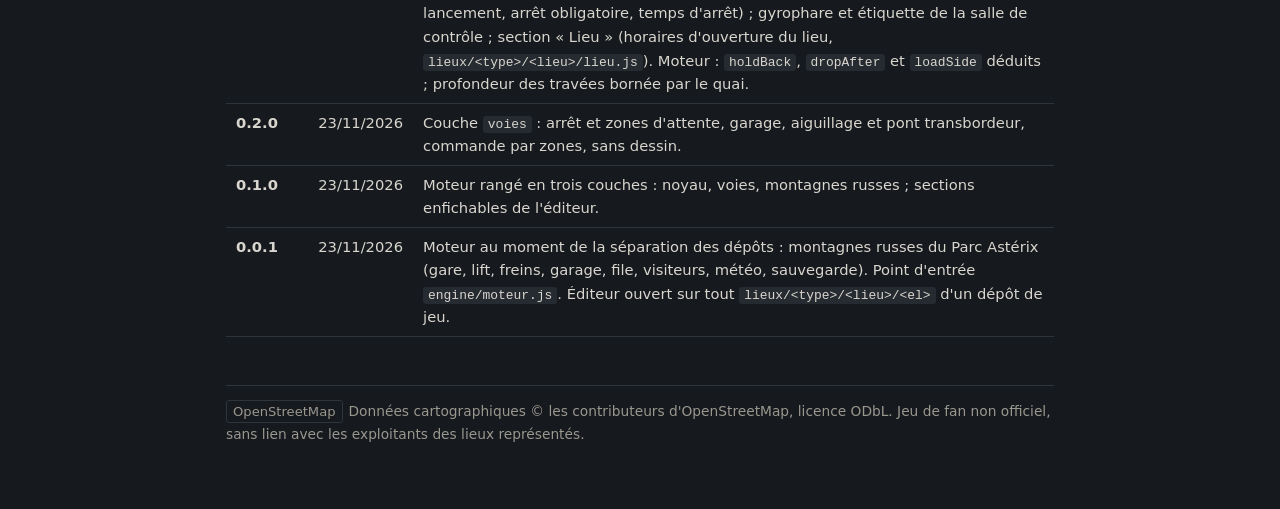
==== commit 5d1fb1b6: "Edit moving rail positions on the editor map (0.8.0, #64, step B) Add the Rails mobiles section: pic" ====
--- a/index.html
+++ b/index.html
@@ -42,7 +42,7 @@
 <p class="lead">Une librairie sans dépendance pour simuler l'exploitation d'installations réelles, vues du dessus, sur le tracé d'OpenStreetMap. Le joueur tient le pupitre : trains, quai, file d'attente, garage, maintenance, météo. Le moteur et l'éditeur sont publiés par version ; chaque jeu choisit la sienne.</p>
 
 <div class="grid">
-  <div class="card"><h3>Version courante</h3><p><b>0.7.4</b> (26/11/2026, à étiqueter). Notes de version : <a href="https://github.com/qhess34/osmrides/blob/main/docs/versions.md">docs/versions.md</a>.</p></div>
+  <div class="card"><h3>Version courante</h3><p><b>0.8.0</b> (26/11/2026, à étiqueter). Notes de version : <a href="https://github.com/qhess34/osmrides/blob/main/docs/versions.md">docs/versions.md</a>.</p></div>
   <div class="card"><h3>Jeux qui l'utilisent</h3><p><a href="https://qhess34.github.io/osmrides_parks/">Parcs d'attractions</a> : quatre montagnes russes du Parc Astérix. <a href="https://github.com/qhess34/osmrides_skiresort">Stations de ski</a> : en préparation.</p></div>
   <div class="card"><h3>Code source</h3><p><a href="https://github.com/qhess34/osmrides">qhess34/osmrides</a> : <code>engine/</code> (moteur), <code>editor/</code> (éditeur). Jeu de fan, non officiel.</p></div>
 </div>
@@ -147,6 +147,7 @@
 <h2>Versions</h2>
 <table>
   <tr><th>Version</th><th>Date</th><th>Contenu</th></tr>
+  <tr><td><b>0.8.0</b></td><td>26/11/2026</td><td>Éditeur : les rails mobiles (pont transbordeur, aiguillage) se règlent sur la carte, sans valeur à saisir : positions glissées et aimantées, nommées, position « non connecté » signalée, deux rails verrouillés ensemble.</td></tr>
   <tr><td><b>0.7.4</b></td><td>26/11/2026</td><td>Garage en gare (aiguillage après le quai) : le bouton Départ envoie le train vide au garage quand l'aiguillage est sur une voie, au lieu de refuser ; avec passagers, refus.</td></tr>
   <tr><td><b>0.7.3</b></td><td>26/11/2026</td><td>Évacuation : un évacué ne franchit plus une barrière fermée posée dans l'éditeur (poteau compris) ; l'alerte « évacuation bloquée » reste tant que la barrière est fermée.</td></tr>
   <tr><td><b>0.7.2</b></td><td>26/11/2026</td><td>Orage : message et note du pupitre « Orage terminé » en fin d'orage, avec rappel de désenclencher l'arrêt d'urgence s'il est enclenché (jamais levé automatiquement) ; l'amende de 400 € est conservée.</td></tr>
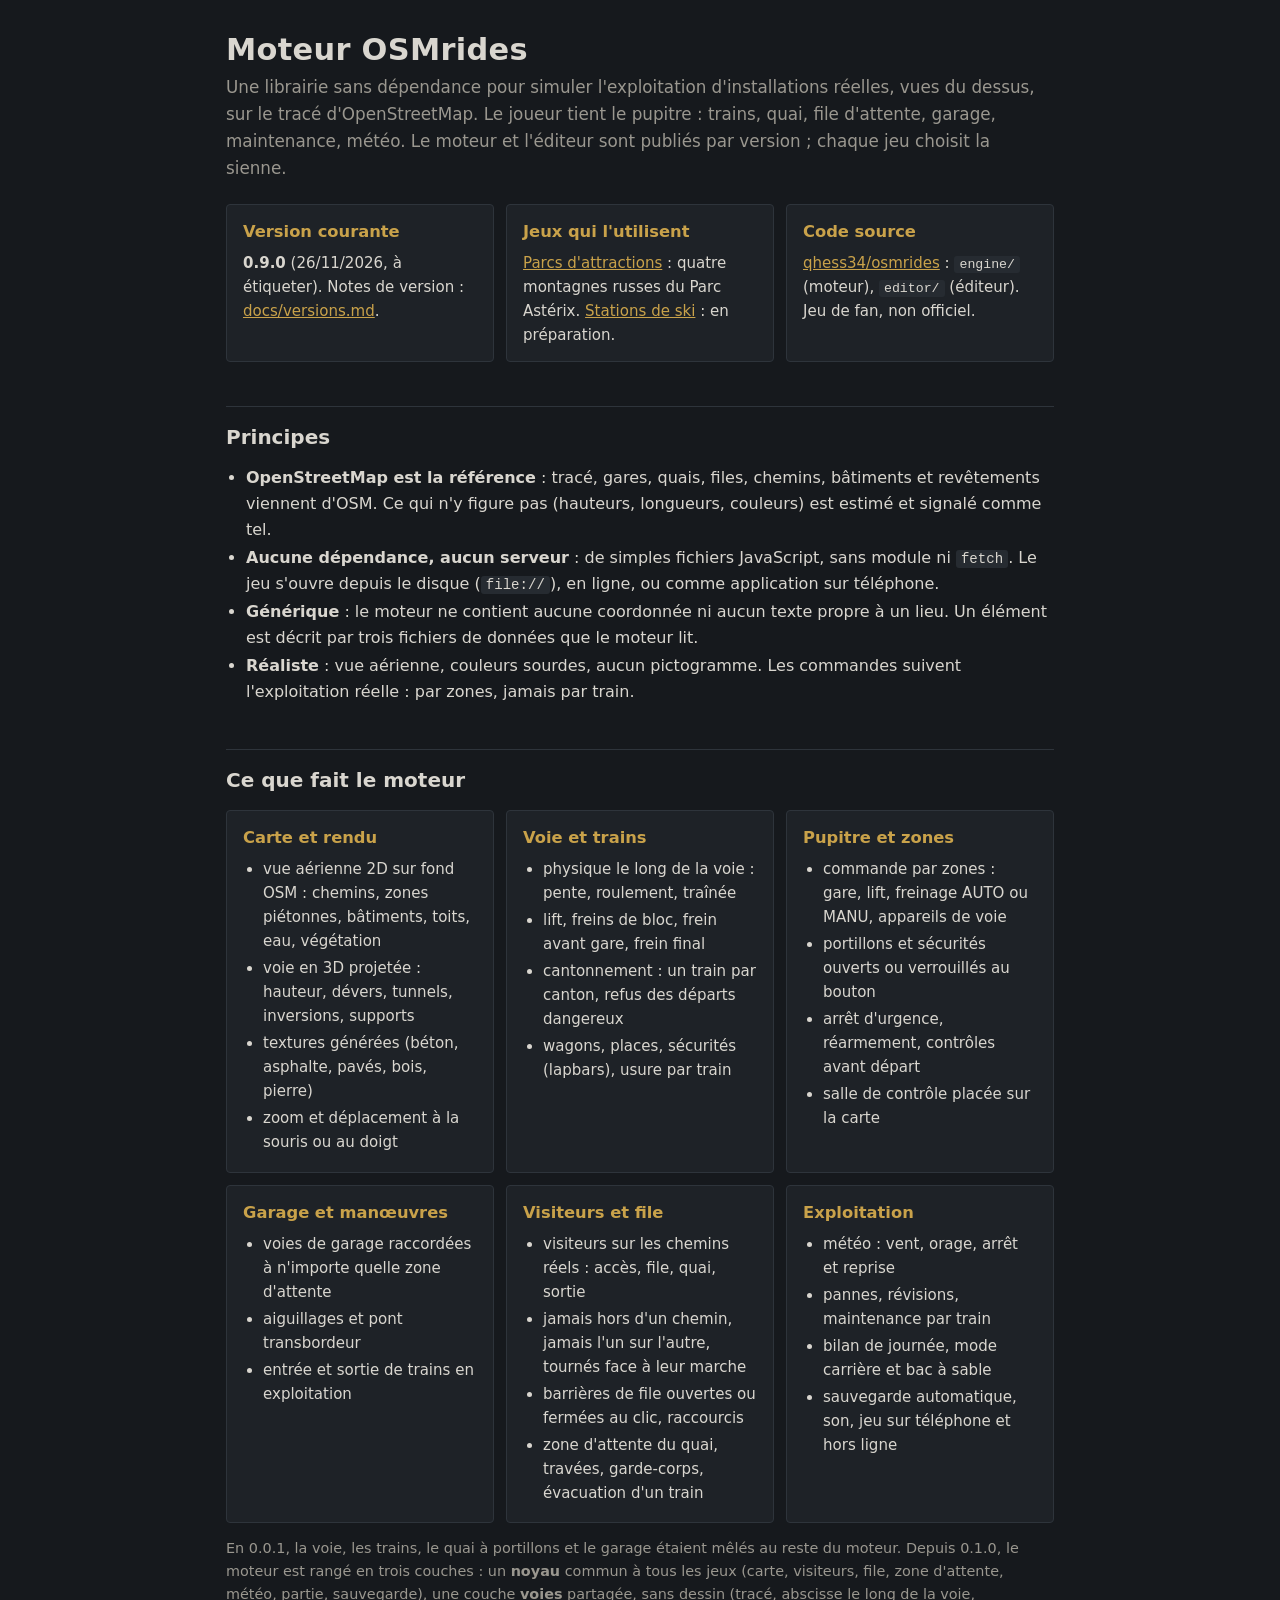
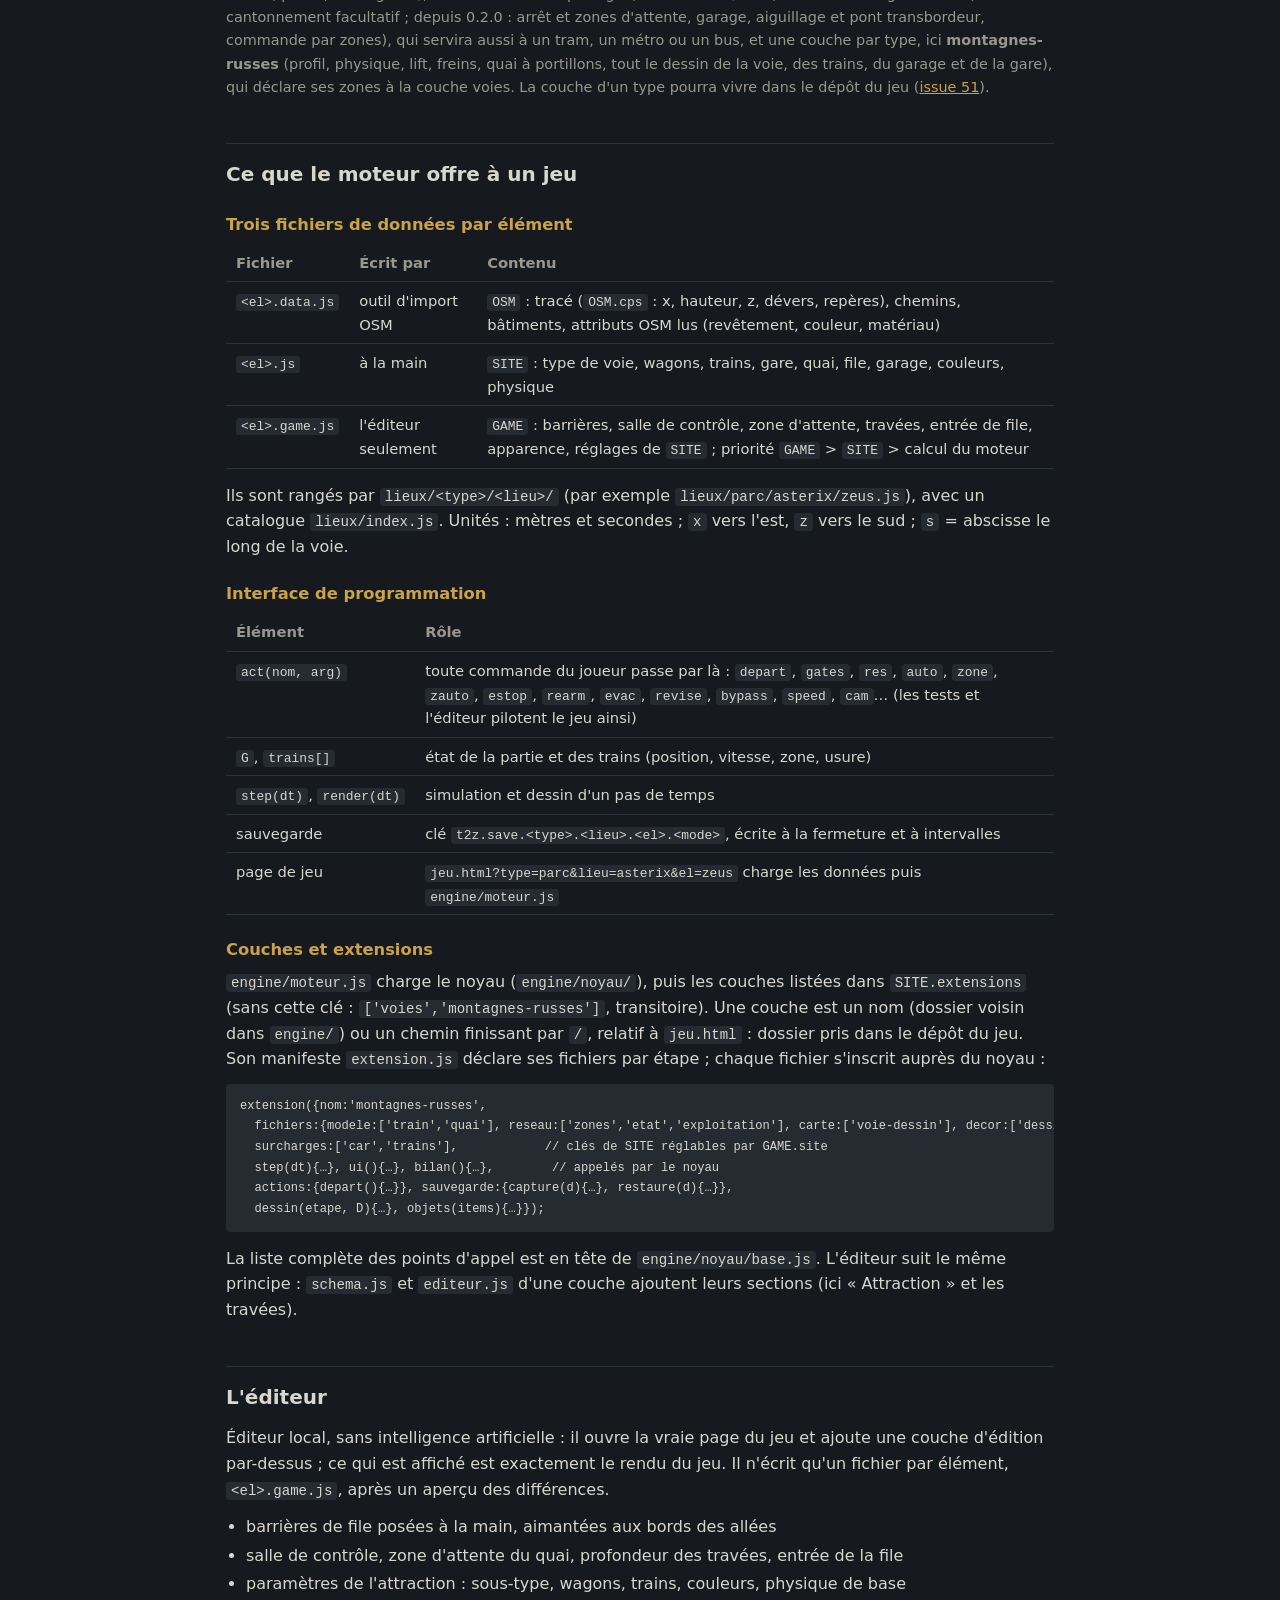
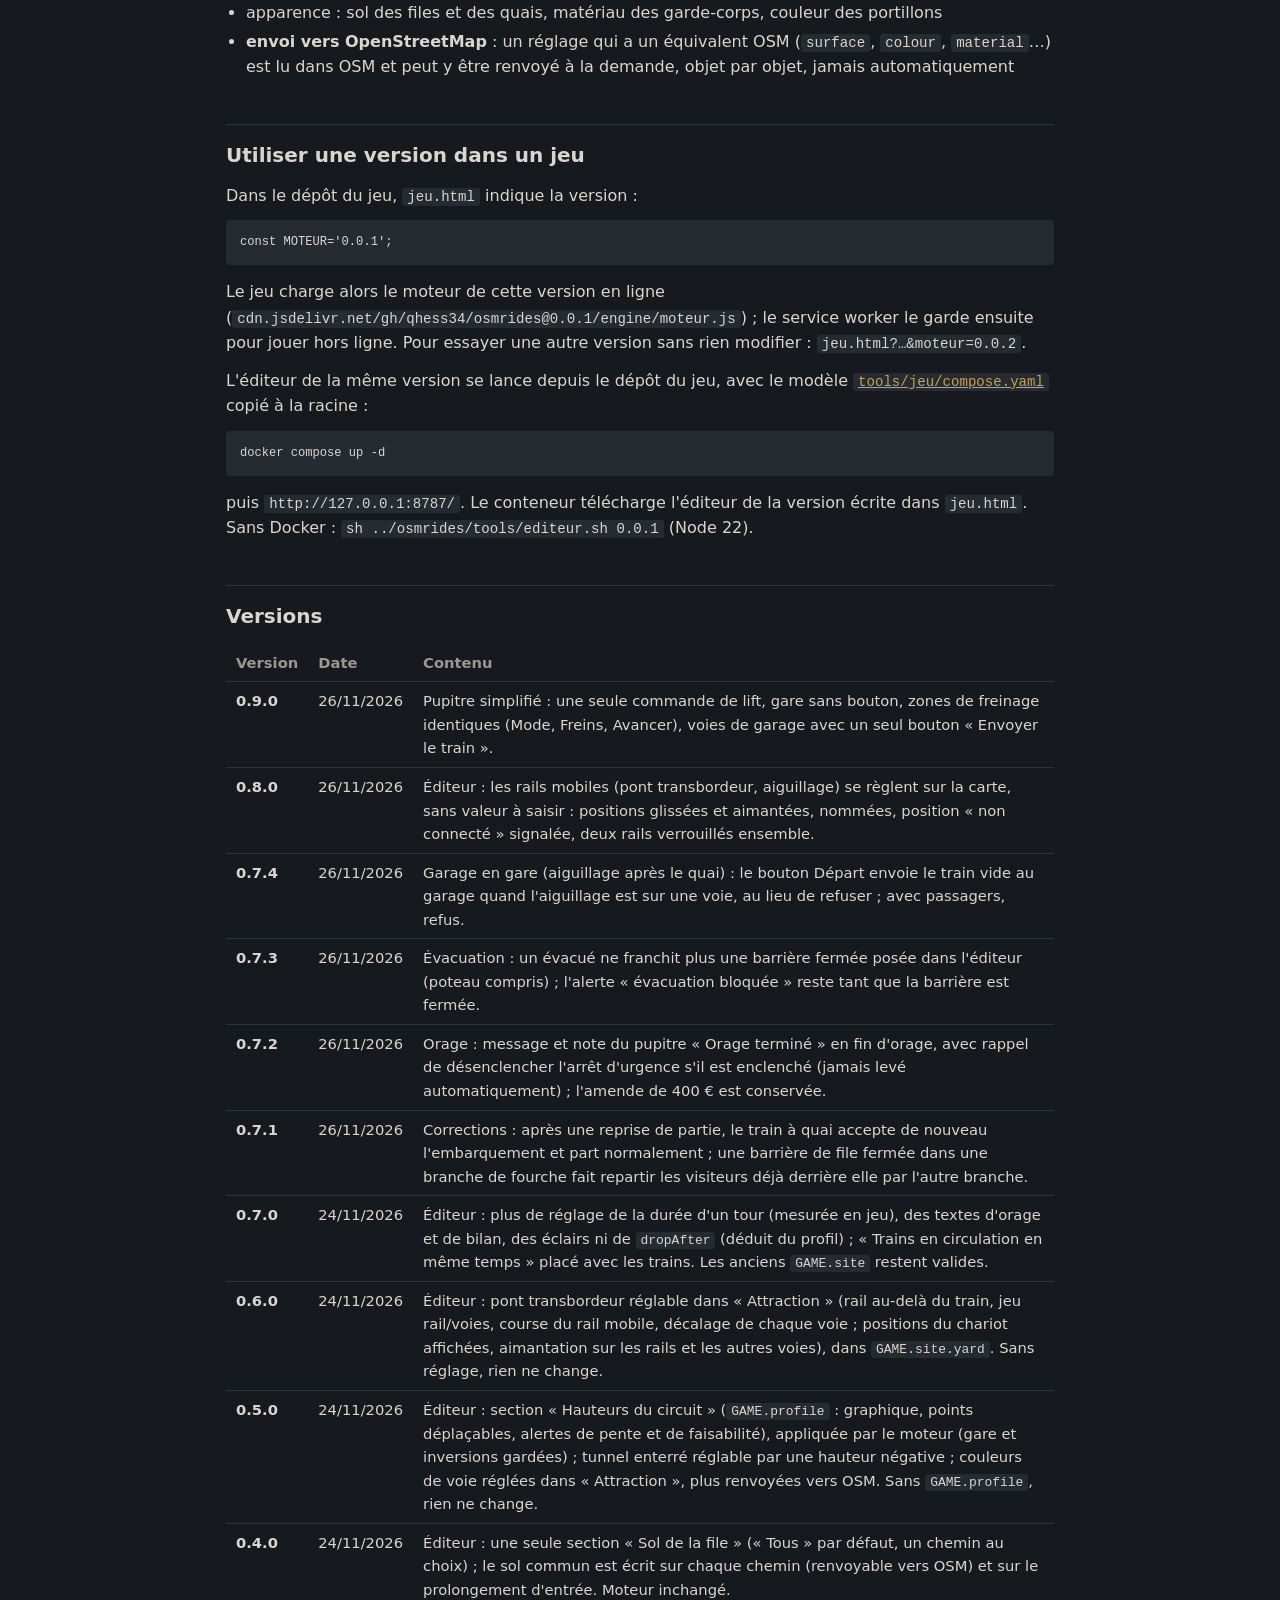
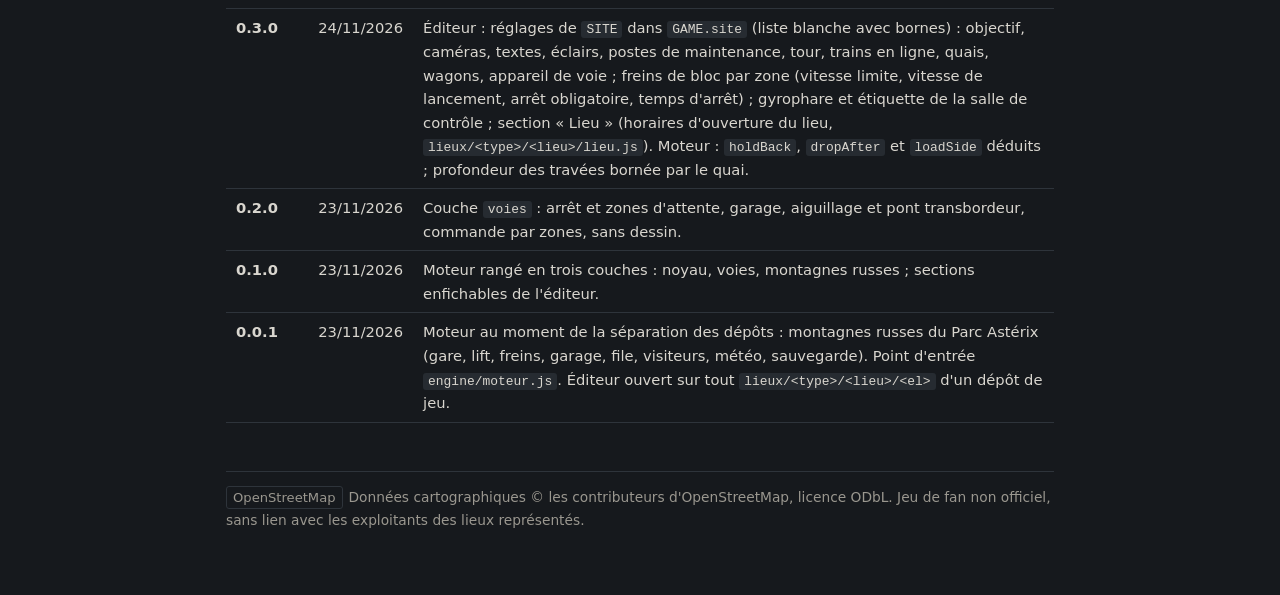
==== commit 18525861: "Prepare release note 0.9.0 and state that final and pre-station brakes are not concepts Co-Authored-" ====
--- a/index.html
+++ b/index.html
@@ -42,7 +42,7 @@
 <p class="lead">Une librairie sans dépendance pour simuler l'exploitation d'installations réelles, vues du dessus, sur le tracé d'OpenStreetMap. Le joueur tient le pupitre : trains, quai, file d'attente, garage, maintenance, météo. Le moteur et l'éditeur sont publiés par version ; chaque jeu choisit la sienne.</p>
 
 <div class="grid">
-  <div class="card"><h3>Version courante</h3><p><b>0.8.0</b> (26/11/2026, à étiqueter). Notes de version : <a href="https://github.com/qhess34/osmrides/blob/main/docs/versions.md">docs/versions.md</a>.</p></div>
+  <div class="card"><h3>Version courante</h3><p><b>0.9.0</b> (26/11/2026, à étiqueter). Notes de version : <a href="https://github.com/qhess34/osmrides/blob/main/docs/versions.md">docs/versions.md</a>.</p></div>
   <div class="card"><h3>Jeux qui l'utilisent</h3><p><a href="https://qhess34.github.io/osmrides_parks/">Parcs d'attractions</a> : quatre montagnes russes du Parc Astérix. <a href="https://github.com/qhess34/osmrides_skiresort">Stations de ski</a> : en préparation.</p></div>
   <div class="card"><h3>Code source</h3><p><a href="https://github.com/qhess34/osmrides">qhess34/osmrides</a> : <code>engine/</code> (moteur), <code>editor/</code> (éditeur). Jeu de fan, non officiel.</p></div>
 </div>
@@ -147,6 +147,7 @@
 <h2>Versions</h2>
 <table>
   <tr><th>Version</th><th>Date</th><th>Contenu</th></tr>
+  <tr><td><b>0.9.0</b></td><td>26/11/2026</td><td>Pupitre simplifié : une seule commande de lift, gare sans bouton, zones de freinage identiques (Mode, Freins, Avancer), voies de garage avec un seul bouton « Envoyer le train ».</td></tr>
   <tr><td><b>0.8.0</b></td><td>26/11/2026</td><td>Éditeur : les rails mobiles (pont transbordeur, aiguillage) se règlent sur la carte, sans valeur à saisir : positions glissées et aimantées, nommées, position « non connecté » signalée, deux rails verrouillés ensemble.</td></tr>
   <tr><td><b>0.7.4</b></td><td>26/11/2026</td><td>Garage en gare (aiguillage après le quai) : le bouton Départ envoie le train vide au garage quand l'aiguillage est sur une voie, au lieu de refuser ; avec passagers, refus.</td></tr>
   <tr><td><b>0.7.3</b></td><td>26/11/2026</td><td>Évacuation : un évacué ne franchit plus une barrière fermée posée dans l'éditeur (poteau compris) ; l'alerte « évacuation bloquée » reste tant que la barrière est fermée.</td></tr>
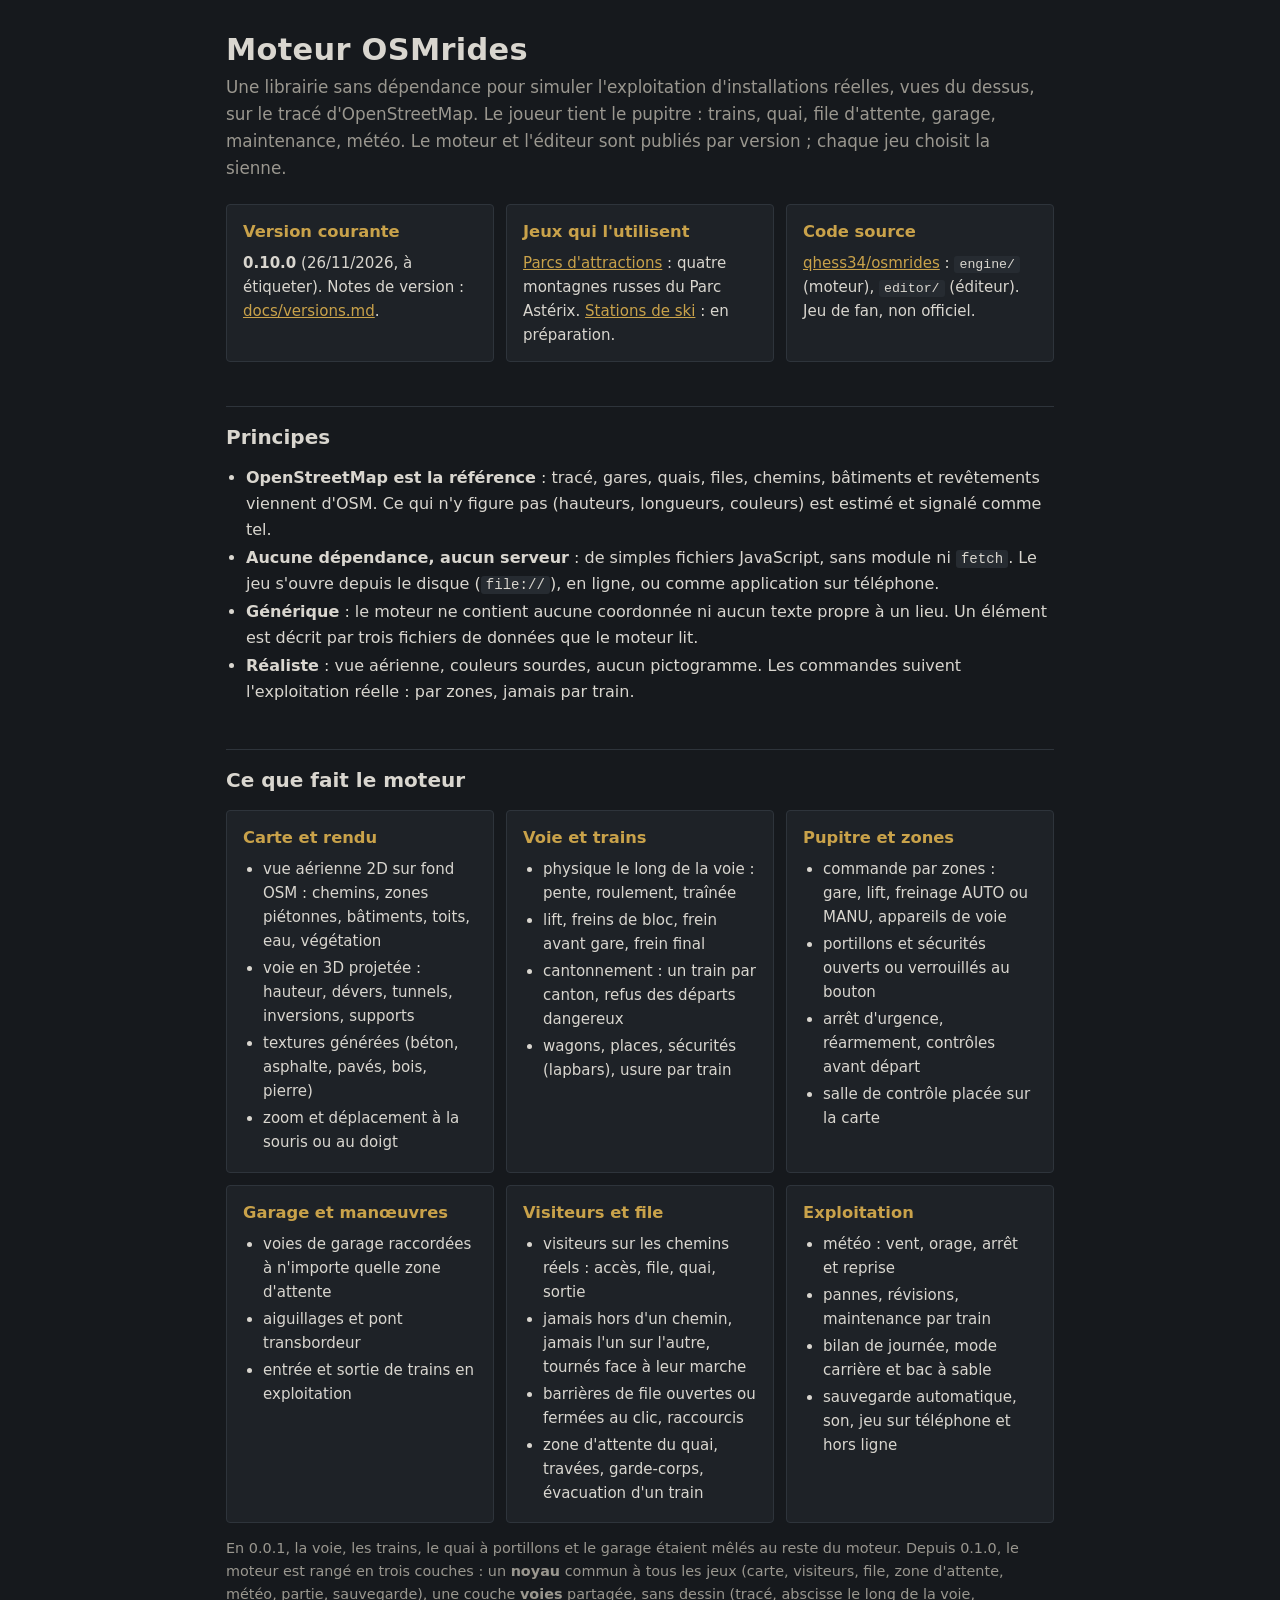
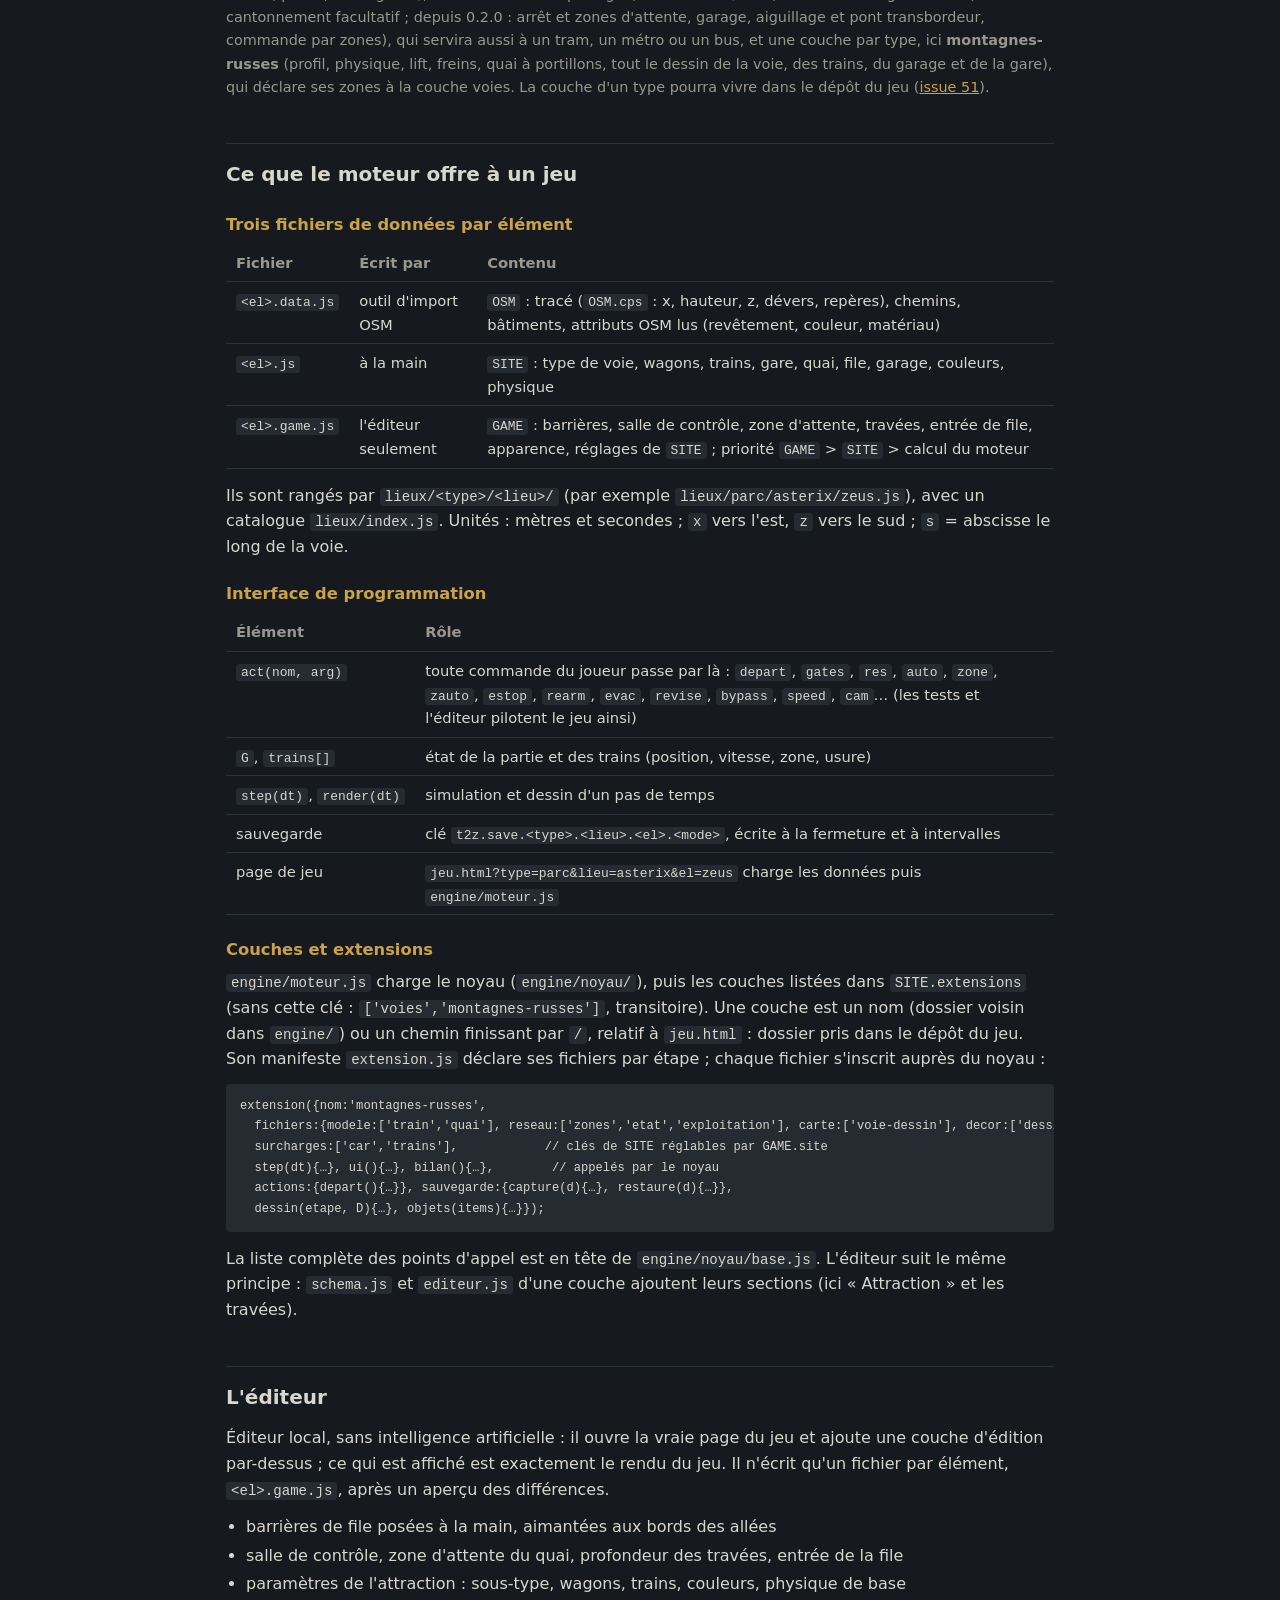
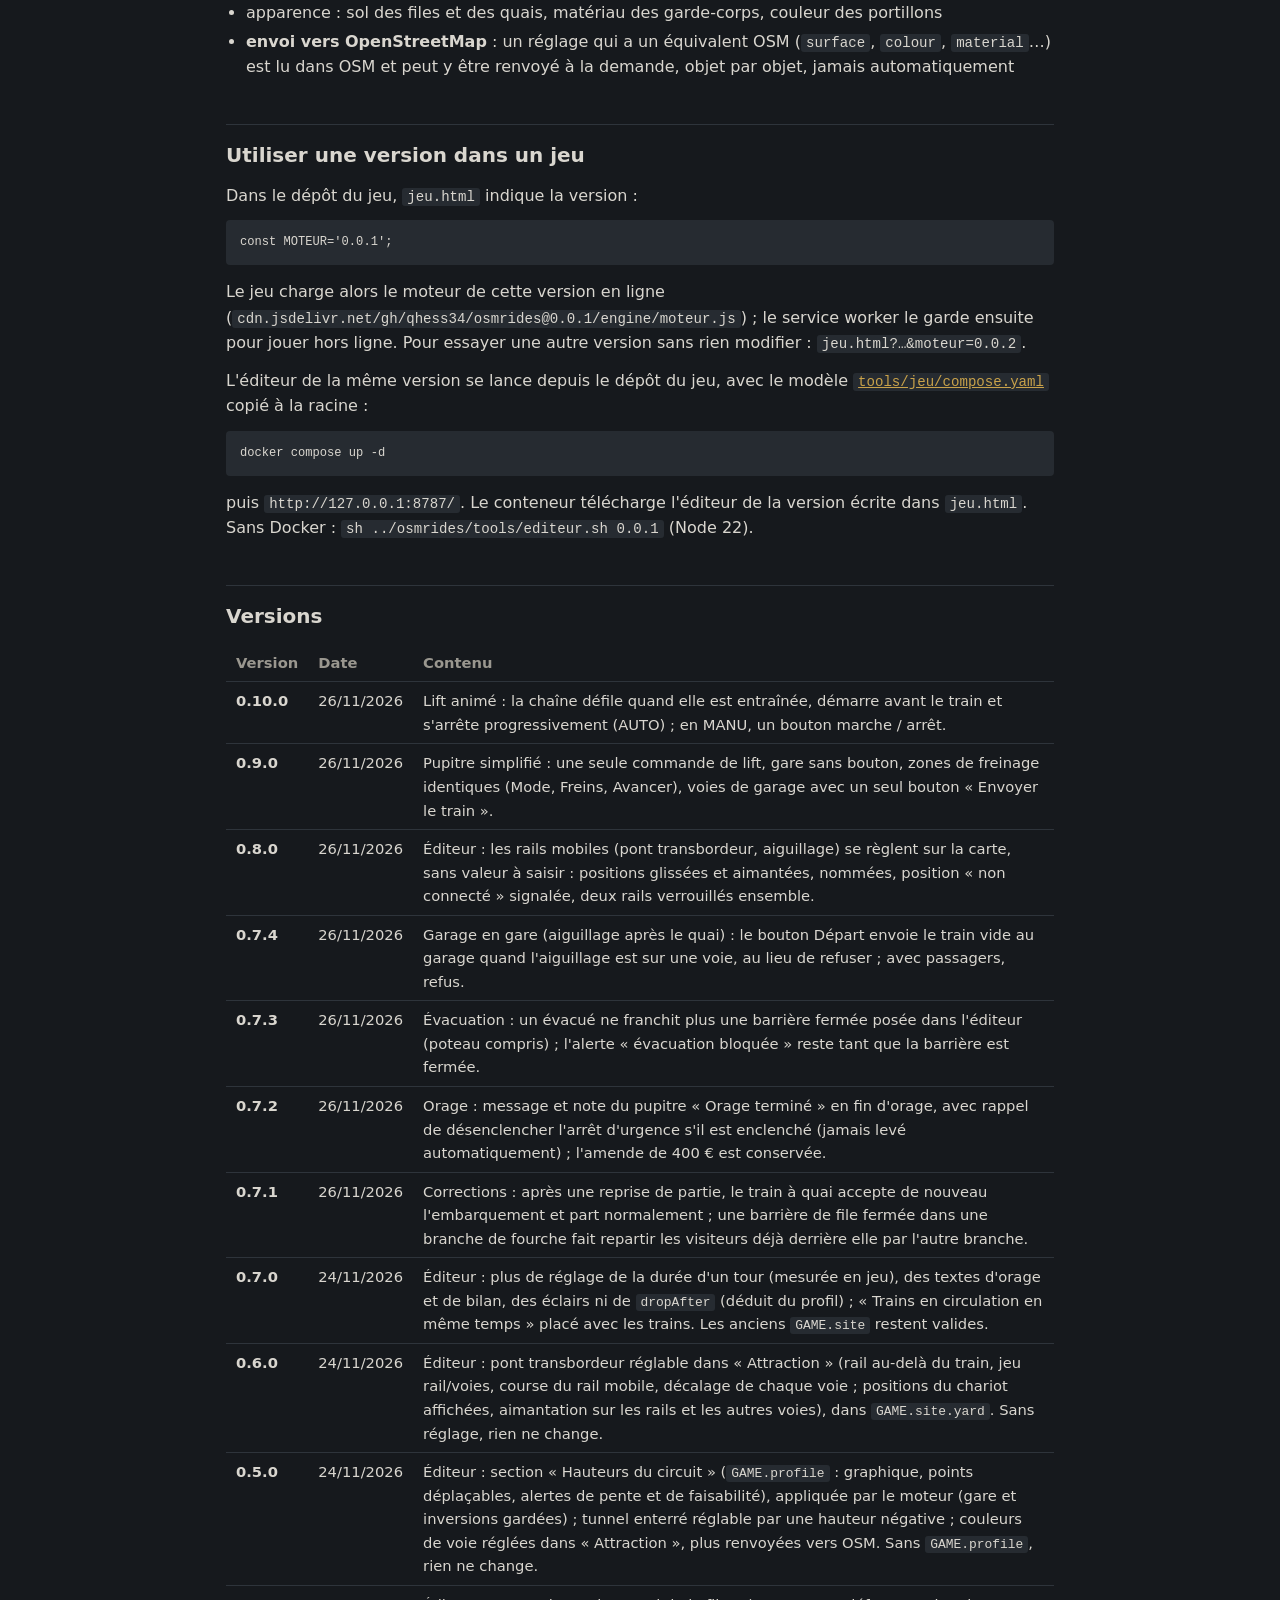
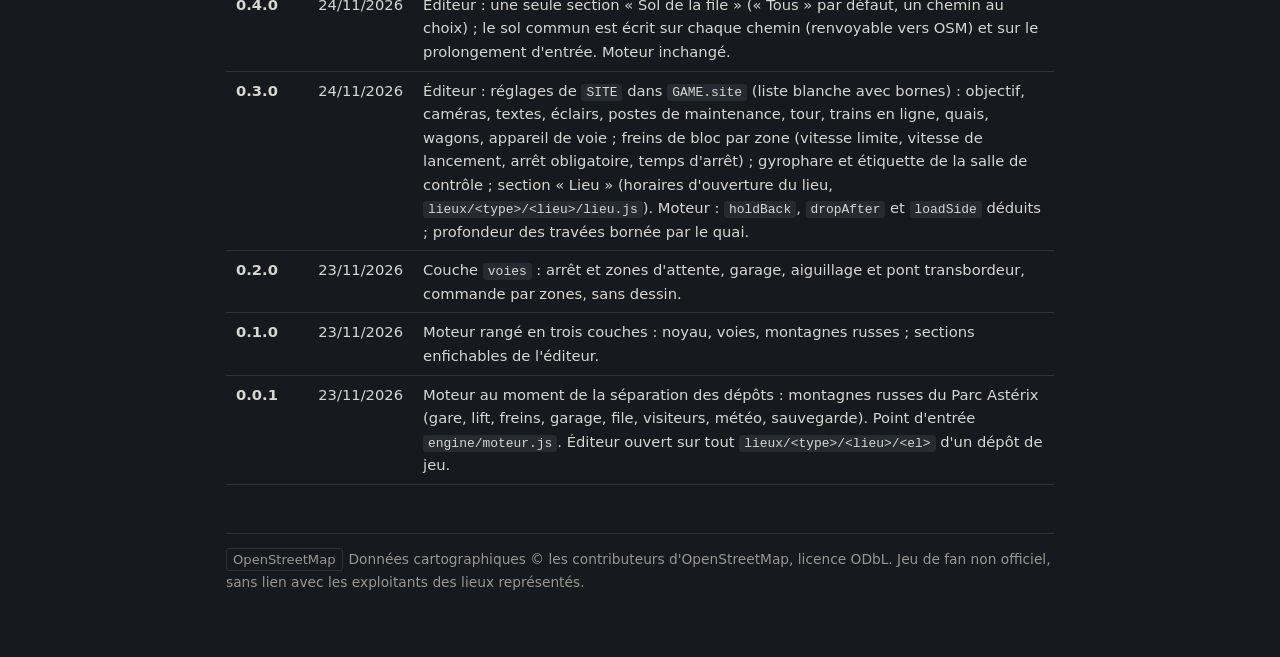
==== commit 34b0ab62: "Prepare release note 0.10.0 for the animated lift Co-Authored-By: Claude Sonnet 5.5 <noreply@anthrop" ====
--- a/index.html
+++ b/index.html
@@ -42,7 +42,7 @@
 <p class="lead">Une librairie sans dépendance pour simuler l'exploitation d'installations réelles, vues du dessus, sur le tracé d'OpenStreetMap. Le joueur tient le pupitre : trains, quai, file d'attente, garage, maintenance, météo. Le moteur et l'éditeur sont publiés par version ; chaque jeu choisit la sienne.</p>
 
 <div class="grid">
-  <div class="card"><h3>Version courante</h3><p><b>0.9.0</b> (26/11/2026, à étiqueter). Notes de version : <a href="https://github.com/qhess34/osmrides/blob/main/docs/versions.md">docs/versions.md</a>.</p></div>
+  <div class="card"><h3>Version courante</h3><p><b>0.10.0</b> (26/11/2026, à étiqueter). Notes de version : <a href="https://github.com/qhess34/osmrides/blob/main/docs/versions.md">docs/versions.md</a>.</p></div>
   <div class="card"><h3>Jeux qui l'utilisent</h3><p><a href="https://qhess34.github.io/osmrides_parks/">Parcs d'attractions</a> : quatre montagnes russes du Parc Astérix. <a href="https://github.com/qhess34/osmrides_skiresort">Stations de ski</a> : en préparation.</p></div>
   <div class="card"><h3>Code source</h3><p><a href="https://github.com/qhess34/osmrides">qhess34/osmrides</a> : <code>engine/</code> (moteur), <code>editor/</code> (éditeur). Jeu de fan, non officiel.</p></div>
 </div>
@@ -147,6 +147,7 @@
 <h2>Versions</h2>
 <table>
   <tr><th>Version</th><th>Date</th><th>Contenu</th></tr>
+  <tr><td><b>0.10.0</b></td><td>26/11/2026</td><td>Lift animé : la chaîne défile quand elle est entraînée, démarre avant le train et s'arrête progressivement (AUTO) ; en MANU, un bouton marche / arrêt.</td></tr>
   <tr><td><b>0.9.0</b></td><td>26/11/2026</td><td>Pupitre simplifié : une seule commande de lift, gare sans bouton, zones de freinage identiques (Mode, Freins, Avancer), voies de garage avec un seul bouton « Envoyer le train ».</td></tr>
   <tr><td><b>0.8.0</b></td><td>26/11/2026</td><td>Éditeur : les rails mobiles (pont transbordeur, aiguillage) se règlent sur la carte, sans valeur à saisir : positions glissées et aimantées, nommées, position « non connecté » signalée, deux rails verrouillés ensemble.</td></tr>
   <tr><td><b>0.7.4</b></td><td>26/11/2026</td><td>Garage en gare (aiguillage après le quai) : le bouton Départ envoie le train vide au garage quand l'aiguillage est sur une voie, au lieu de refuser ; avec passagers, refus.</td></tr>
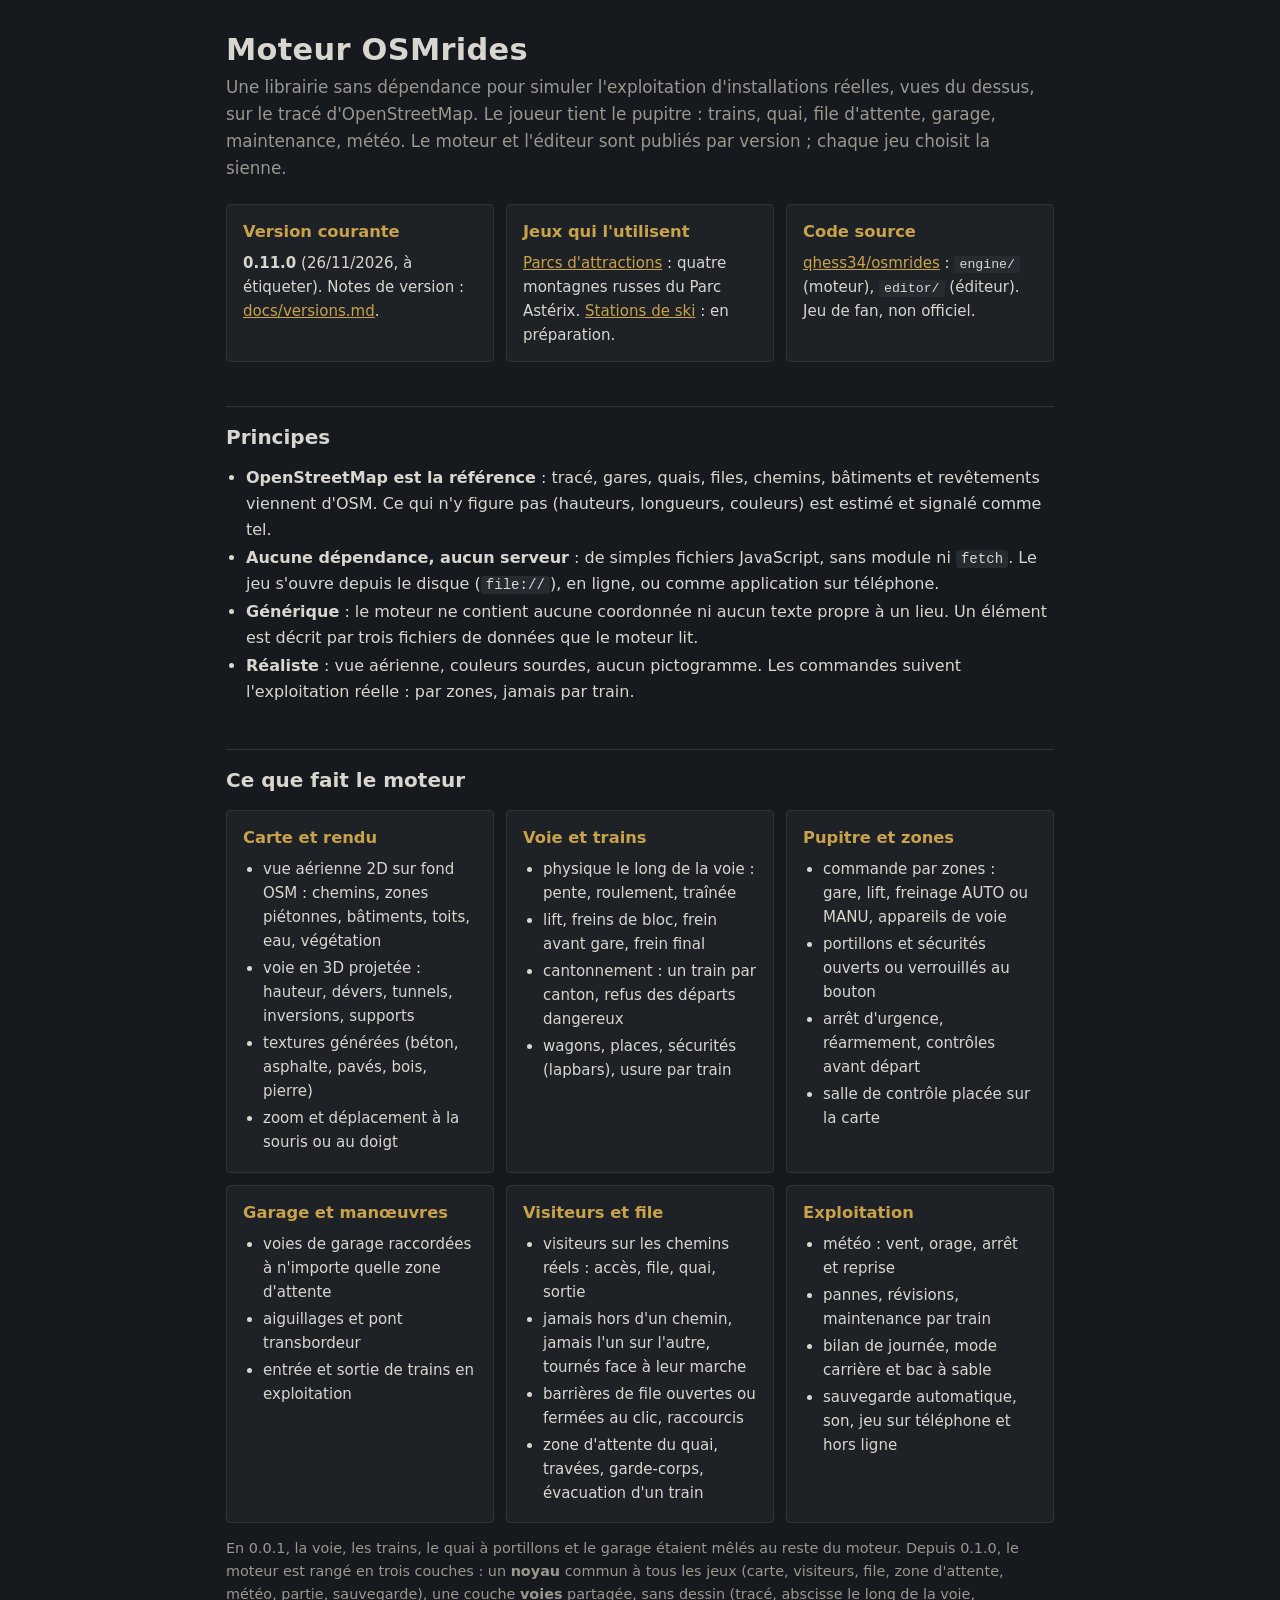
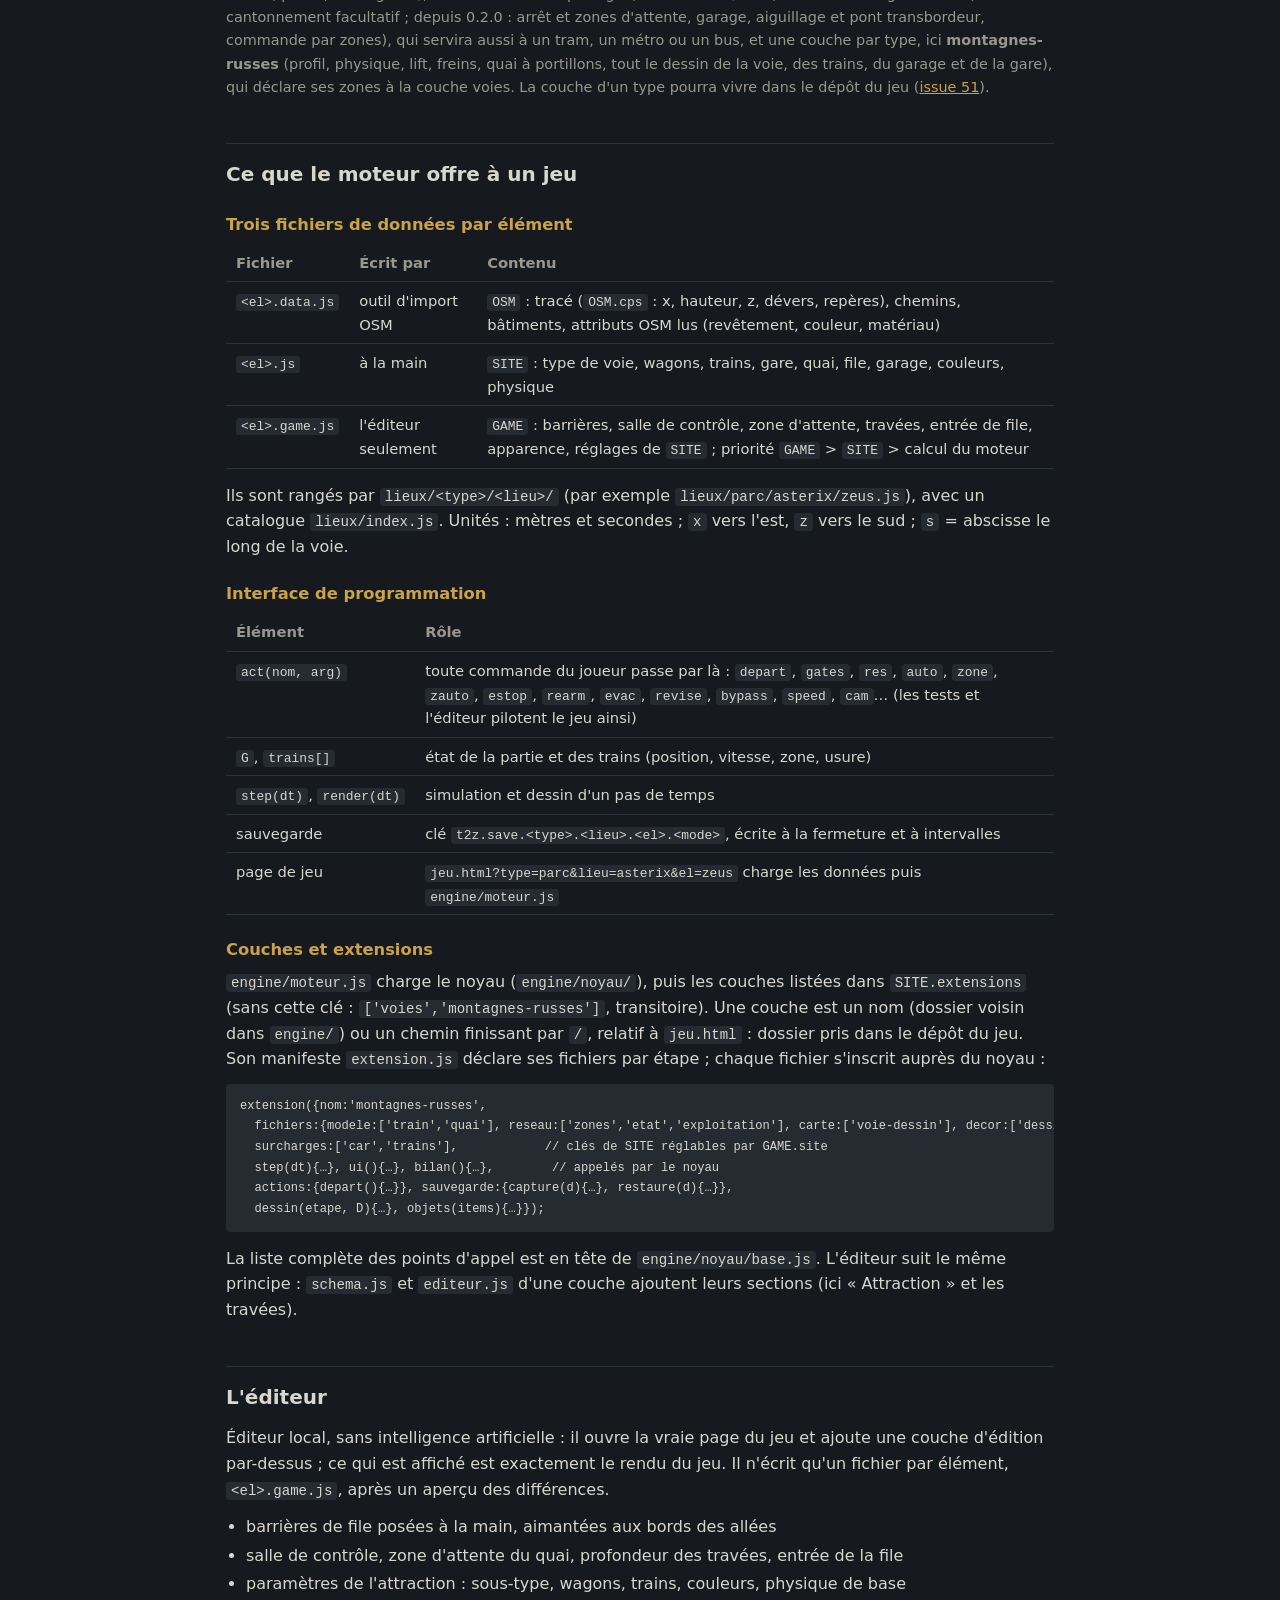
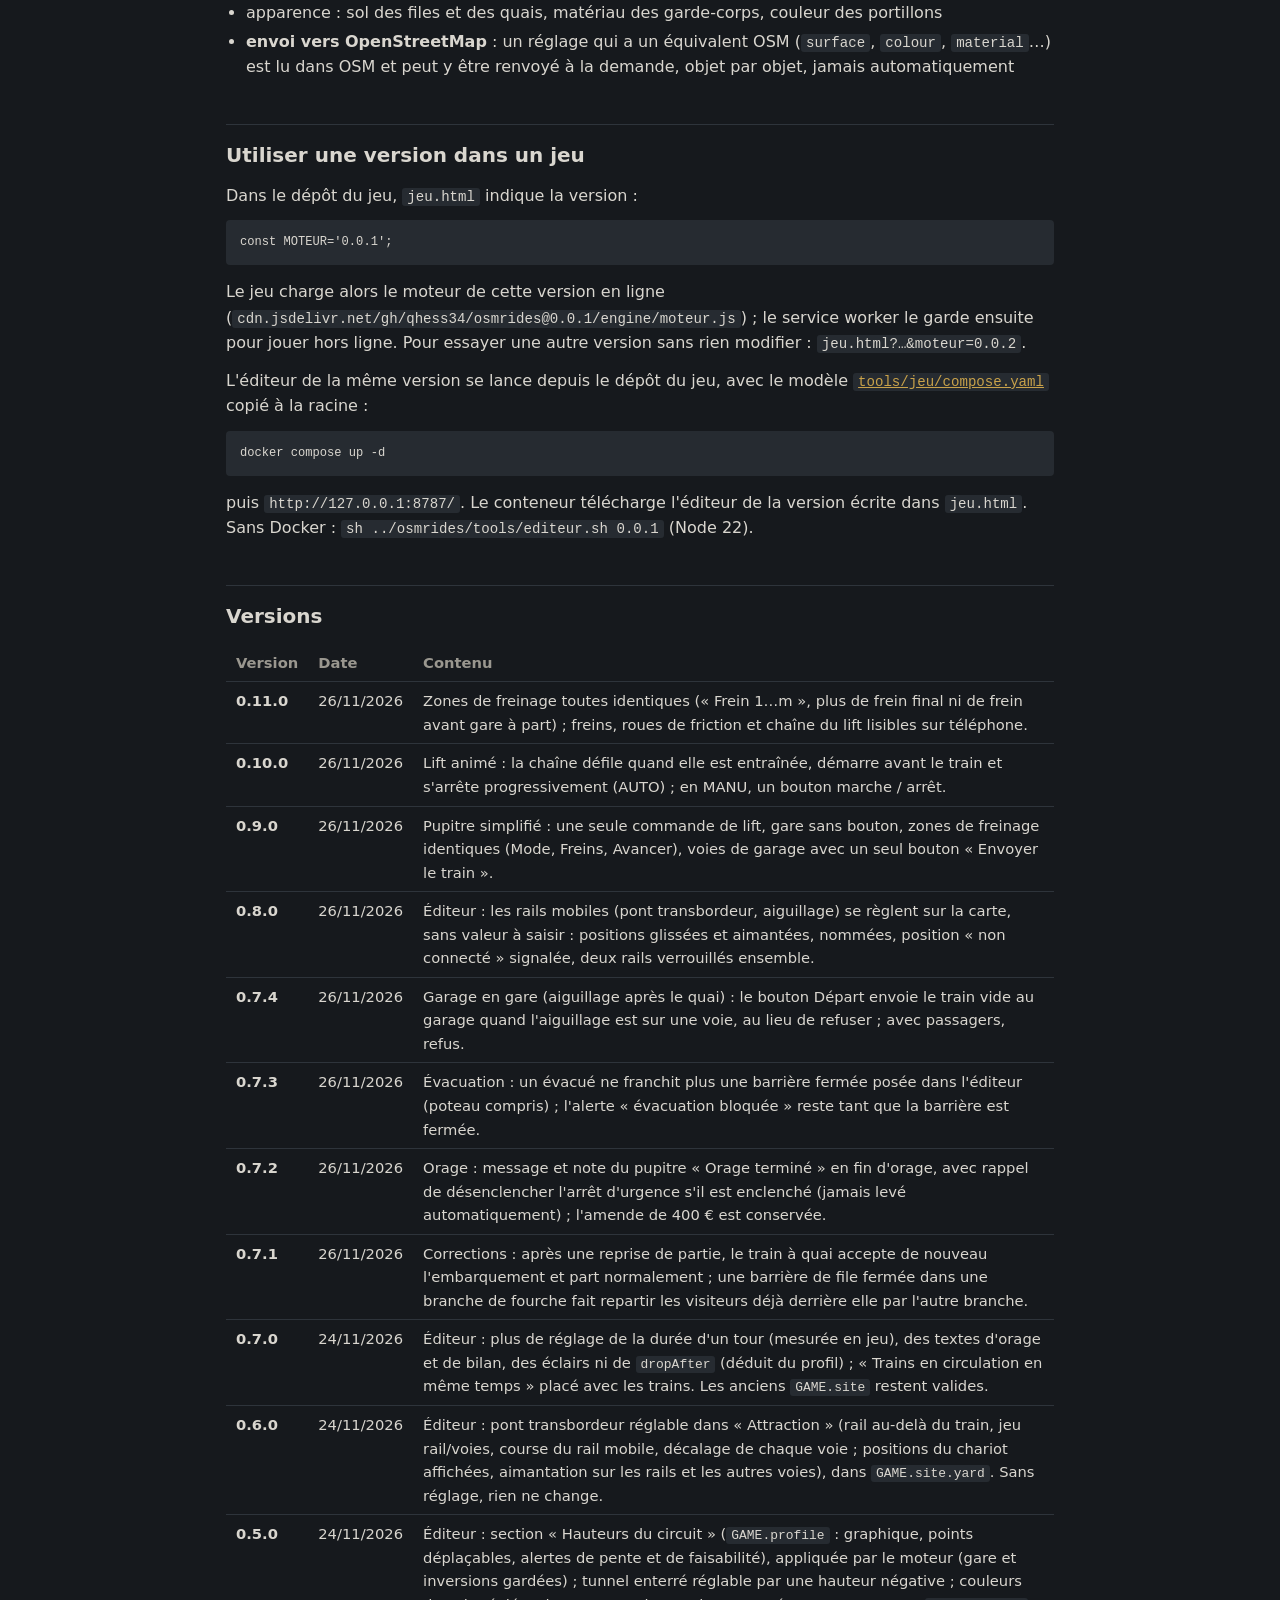
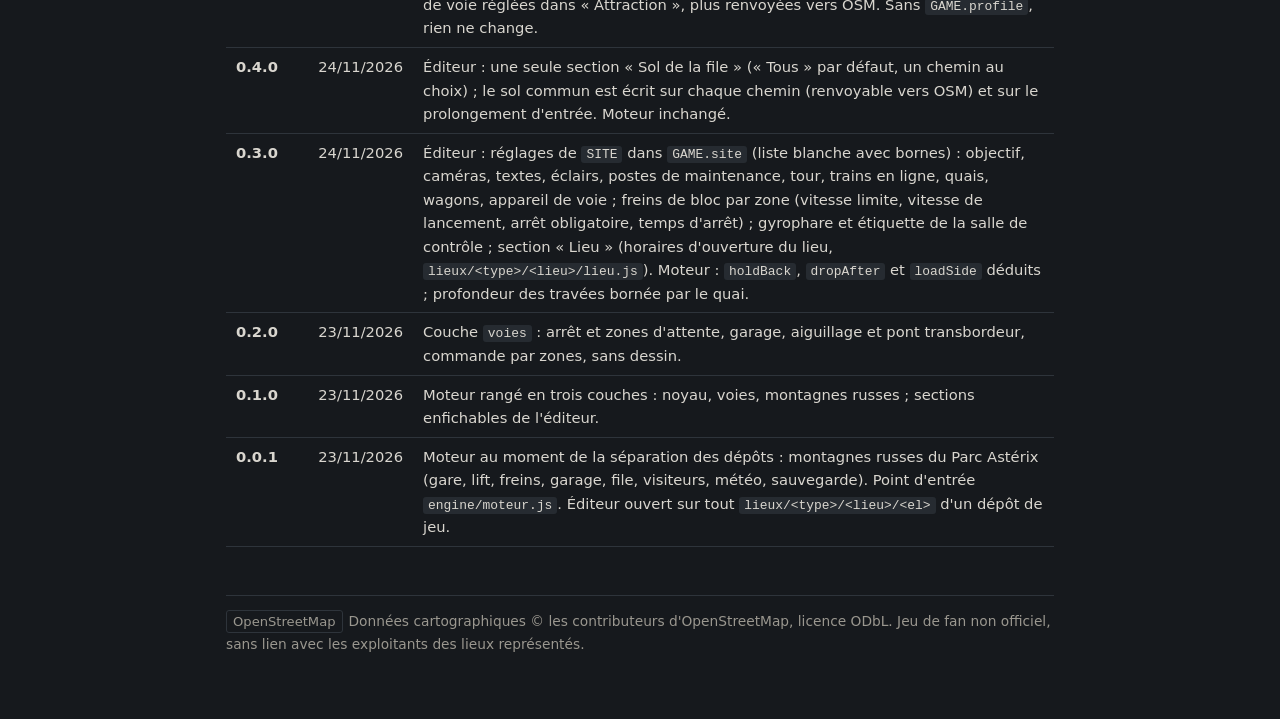
==== commit 6c6be201: "Prepare release note 0.11.0 for the unified brake zones and the readable control desk Co-Authored-By" ====
--- a/index.html
+++ b/index.html
@@ -42,7 +42,7 @@
 <p class="lead">Une librairie sans dépendance pour simuler l'exploitation d'installations réelles, vues du dessus, sur le tracé d'OpenStreetMap. Le joueur tient le pupitre : trains, quai, file d'attente, garage, maintenance, météo. Le moteur et l'éditeur sont publiés par version ; chaque jeu choisit la sienne.</p>
 
 <div class="grid">
-  <div class="card"><h3>Version courante</h3><p><b>0.10.0</b> (26/11/2026, à étiqueter). Notes de version : <a href="https://github.com/qhess34/osmrides/blob/main/docs/versions.md">docs/versions.md</a>.</p></div>
+  <div class="card"><h3>Version courante</h3><p><b>0.11.0</b> (26/11/2026, à étiqueter). Notes de version : <a href="https://github.com/qhess34/osmrides/blob/main/docs/versions.md">docs/versions.md</a>.</p></div>
   <div class="card"><h3>Jeux qui l'utilisent</h3><p><a href="https://qhess34.github.io/osmrides_parks/">Parcs d'attractions</a> : quatre montagnes russes du Parc Astérix. <a href="https://github.com/qhess34/osmrides_skiresort">Stations de ski</a> : en préparation.</p></div>
   <div class="card"><h3>Code source</h3><p><a href="https://github.com/qhess34/osmrides">qhess34/osmrides</a> : <code>engine/</code> (moteur), <code>editor/</code> (éditeur). Jeu de fan, non officiel.</p></div>
 </div>
@@ -147,6 +147,7 @@
 <h2>Versions</h2>
 <table>
   <tr><th>Version</th><th>Date</th><th>Contenu</th></tr>
+  <tr><td><b>0.11.0</b></td><td>26/11/2026</td><td>Zones de freinage toutes identiques (« Frein 1…m », plus de frein final ni de frein avant gare à part) ; freins, roues de friction et chaîne du lift lisibles sur téléphone.</td></tr>
   <tr><td><b>0.10.0</b></td><td>26/11/2026</td><td>Lift animé : la chaîne défile quand elle est entraînée, démarre avant le train et s'arrête progressivement (AUTO) ; en MANU, un bouton marche / arrêt.</td></tr>
   <tr><td><b>0.9.0</b></td><td>26/11/2026</td><td>Pupitre simplifié : une seule commande de lift, gare sans bouton, zones de freinage identiques (Mode, Freins, Avancer), voies de garage avec un seul bouton « Envoyer le train ».</td></tr>
   <tr><td><b>0.8.0</b></td><td>26/11/2026</td><td>Éditeur : les rails mobiles (pont transbordeur, aiguillage) se règlent sur la carte, sans valeur à saisir : positions glissées et aimantées, nommées, position « non connecté » signalée, deux rails verrouillés ensemble.</td></tr>
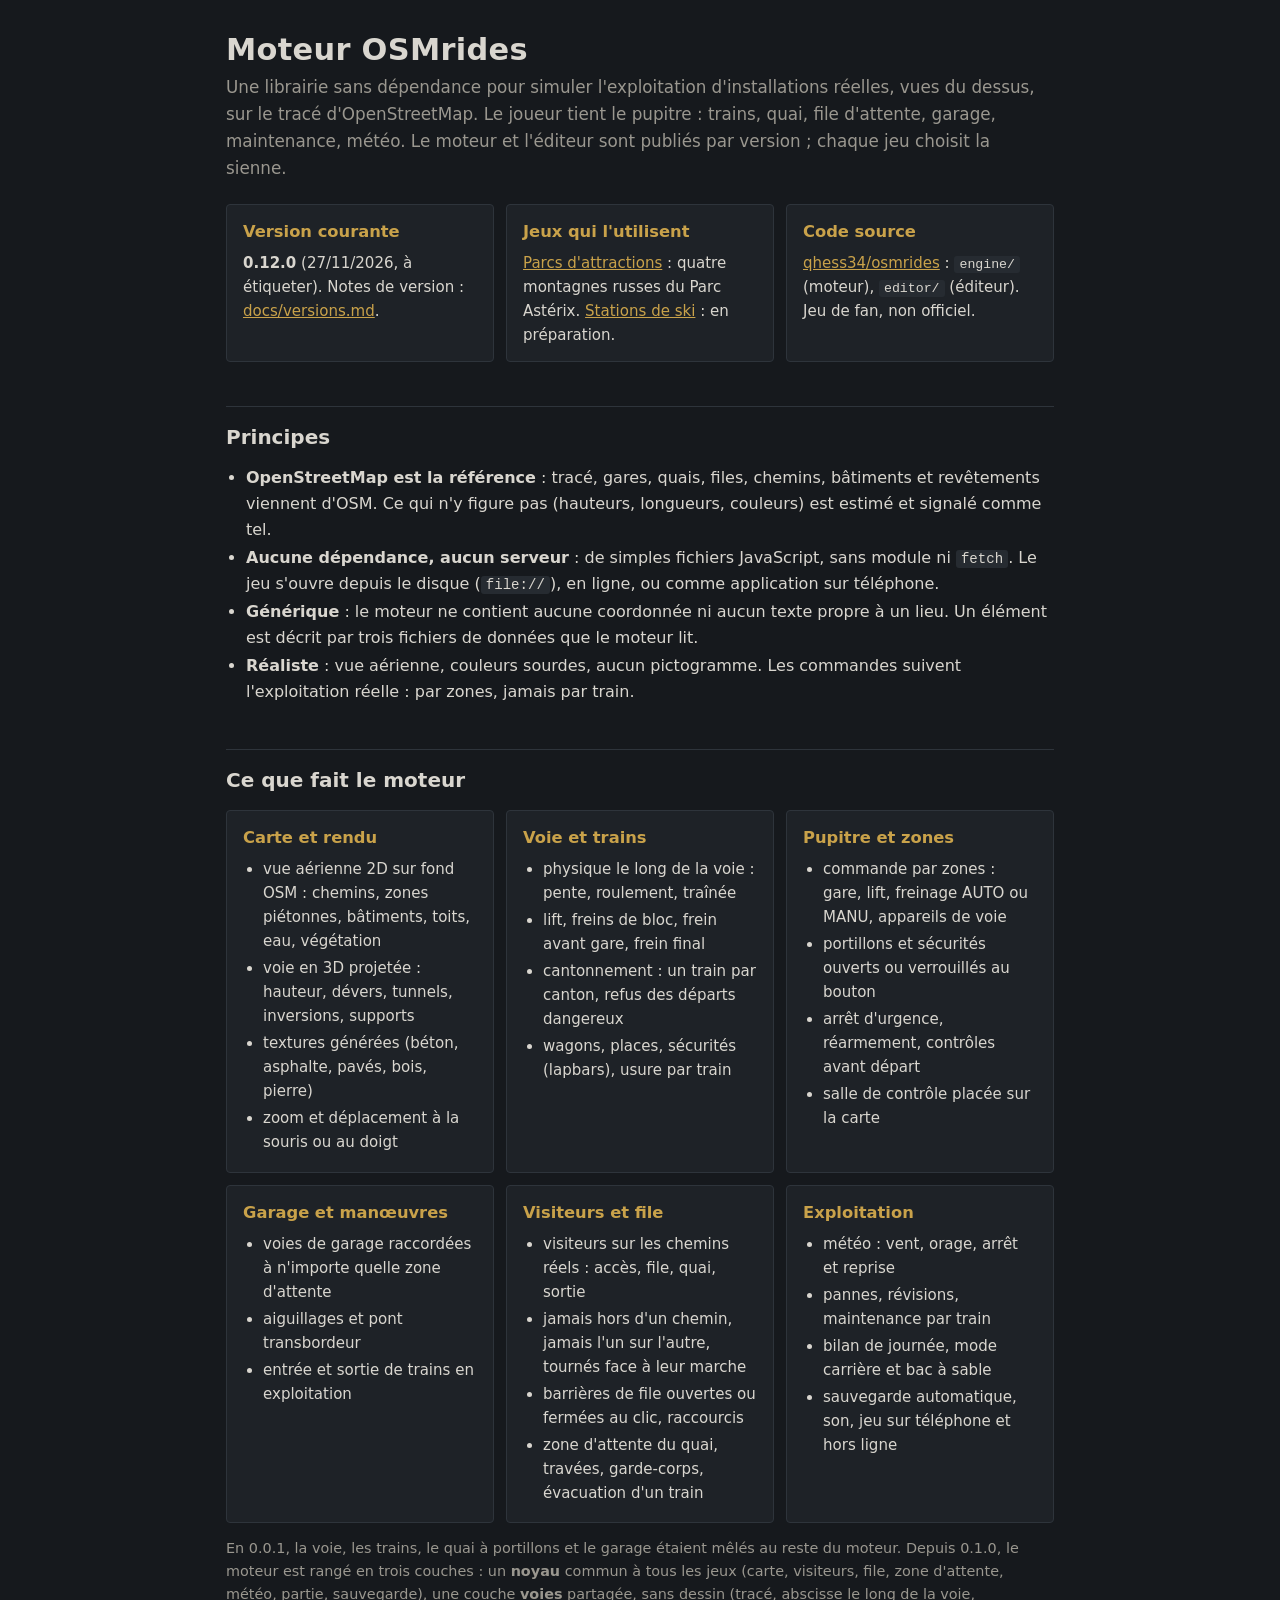
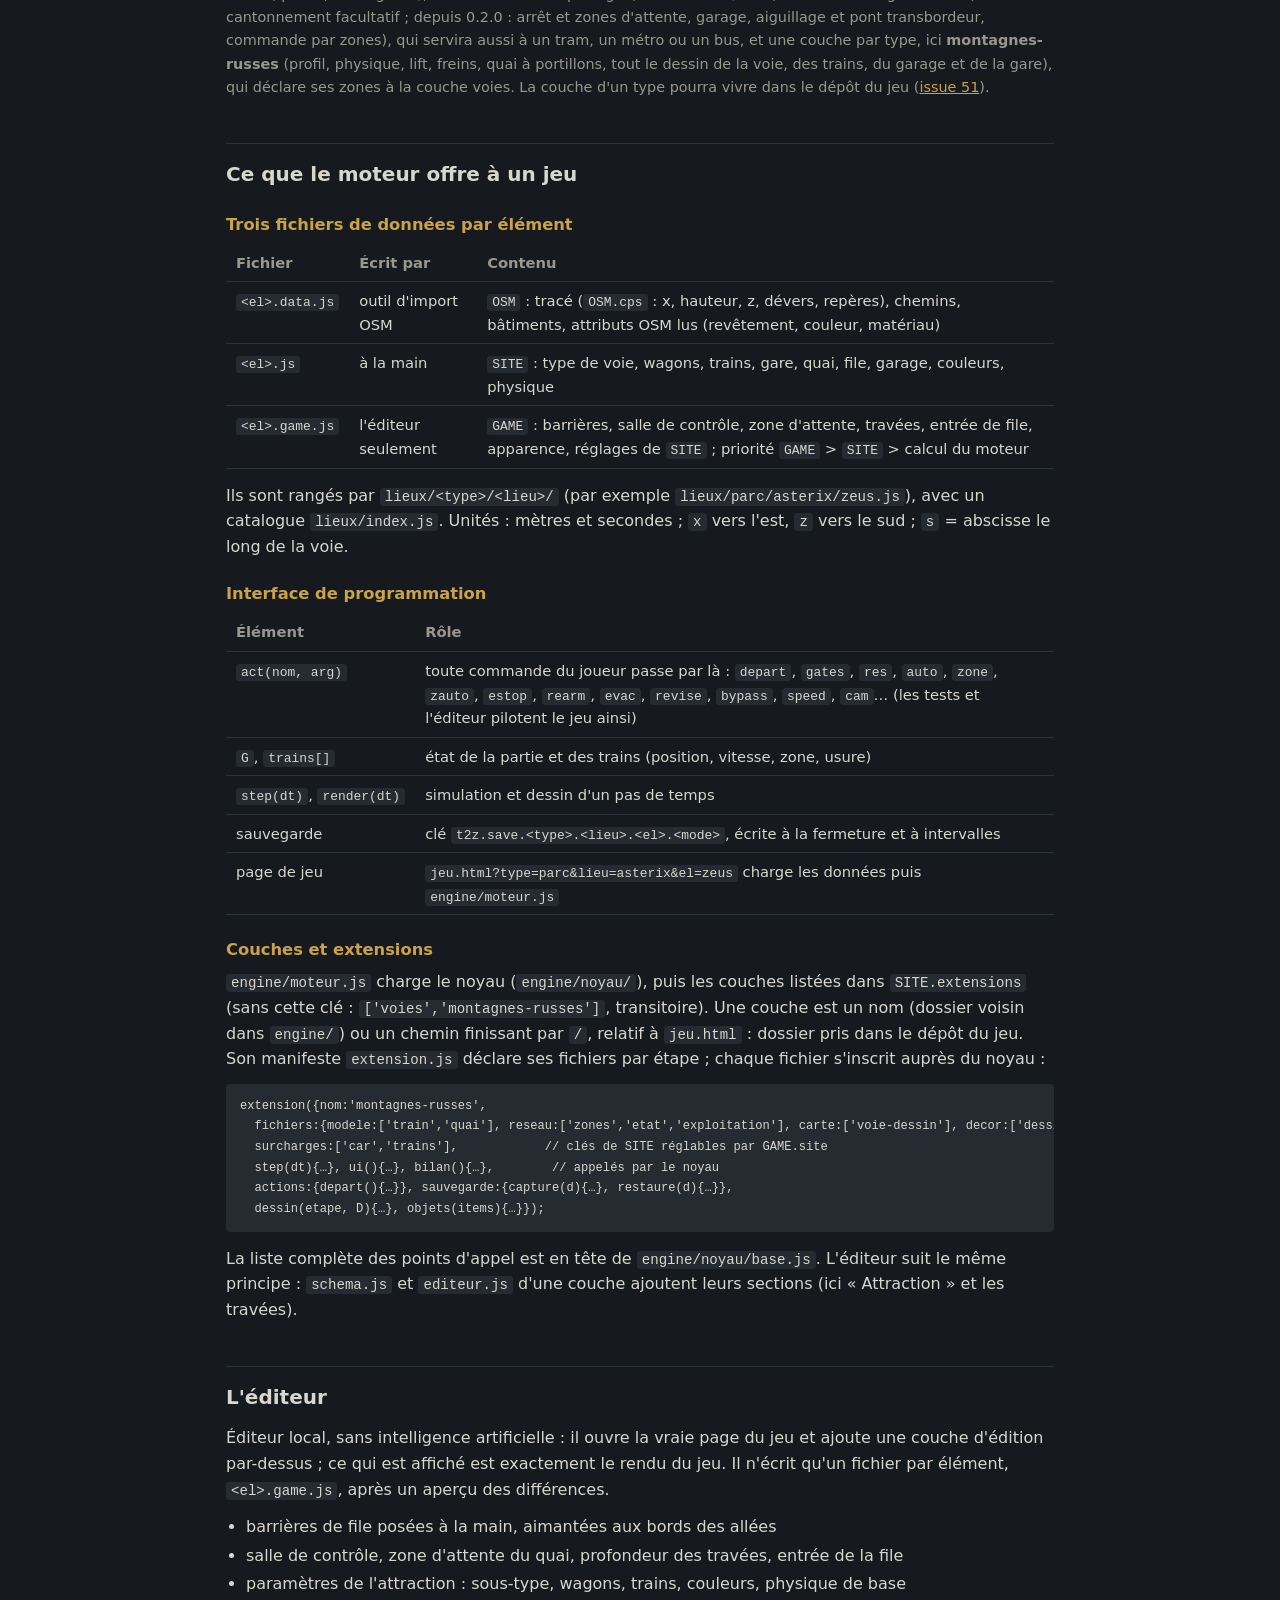
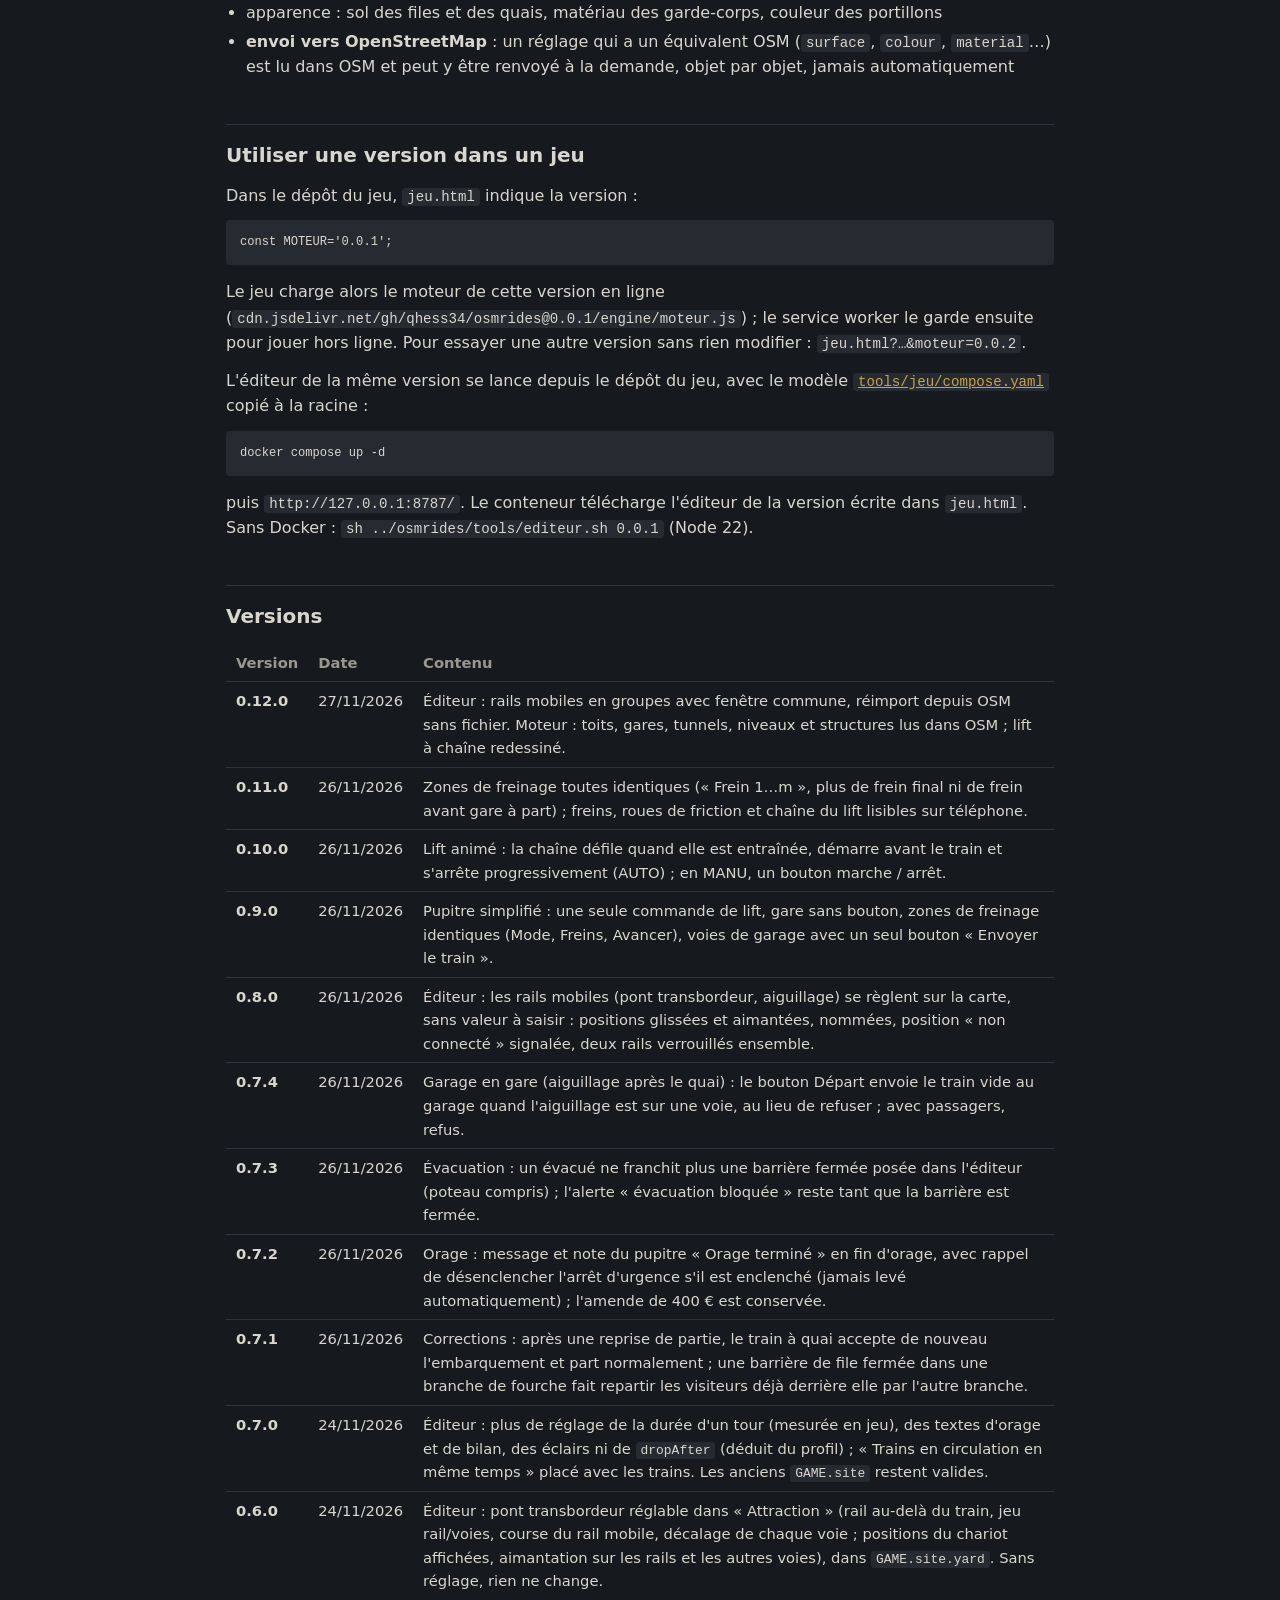
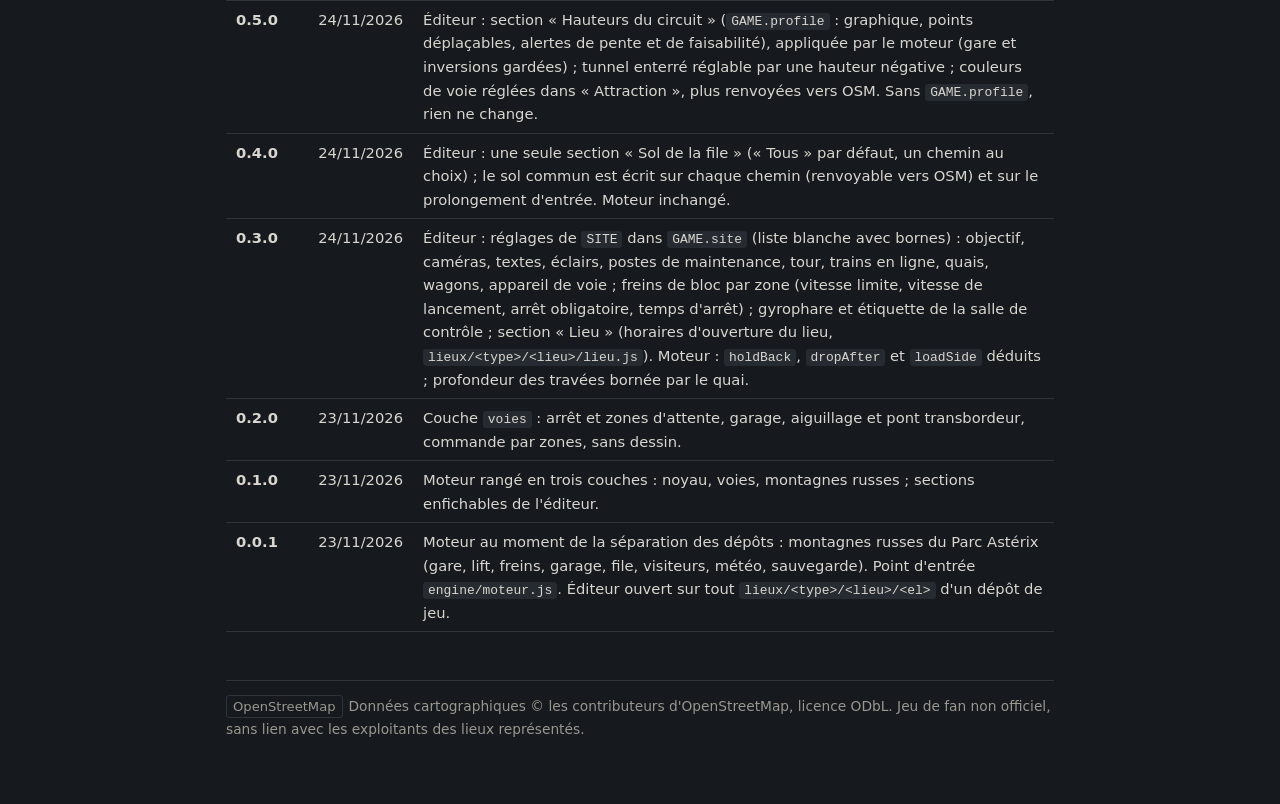
==== commit 8209a958: "Prepare release note 0.12.0 Co-Authored-By: Claude Sonnet 5.5 <noreply@anthropic.com> Claude-Session" ====
--- a/index.html
+++ b/index.html
@@ -42,7 +42,7 @@
 <p class="lead">Une librairie sans dépendance pour simuler l'exploitation d'installations réelles, vues du dessus, sur le tracé d'OpenStreetMap. Le joueur tient le pupitre : trains, quai, file d'attente, garage, maintenance, météo. Le moteur et l'éditeur sont publiés par version ; chaque jeu choisit la sienne.</p>
 
 <div class="grid">
-  <div class="card"><h3>Version courante</h3><p><b>0.11.0</b> (26/11/2026, à étiqueter). Notes de version : <a href="https://github.com/qhess34/osmrides/blob/main/docs/versions.md">docs/versions.md</a>.</p></div>
+  <div class="card"><h3>Version courante</h3><p><b>0.12.0</b> (27/11/2026, à étiqueter). Notes de version : <a href="https://github.com/qhess34/osmrides/blob/main/docs/versions.md">docs/versions.md</a>.</p></div>
   <div class="card"><h3>Jeux qui l'utilisent</h3><p><a href="https://qhess34.github.io/osmrides_parks/">Parcs d'attractions</a> : quatre montagnes russes du Parc Astérix. <a href="https://github.com/qhess34/osmrides_skiresort">Stations de ski</a> : en préparation.</p></div>
   <div class="card"><h3>Code source</h3><p><a href="https://github.com/qhess34/osmrides">qhess34/osmrides</a> : <code>engine/</code> (moteur), <code>editor/</code> (éditeur). Jeu de fan, non officiel.</p></div>
 </div>
@@ -147,6 +147,7 @@
 <h2>Versions</h2>
 <table>
   <tr><th>Version</th><th>Date</th><th>Contenu</th></tr>
+  <tr><td><b>0.12.0</b></td><td>27/11/2026</td><td>Éditeur : rails mobiles en groupes avec fenêtre commune, réimport depuis OSM sans fichier. Moteur : toits, gares, tunnels, niveaux et structures lus dans OSM ; lift à chaîne redessiné.</td></tr>
   <tr><td><b>0.11.0</b></td><td>26/11/2026</td><td>Zones de freinage toutes identiques (« Frein 1…m », plus de frein final ni de frein avant gare à part) ; freins, roues de friction et chaîne du lift lisibles sur téléphone.</td></tr>
   <tr><td><b>0.10.0</b></td><td>26/11/2026</td><td>Lift animé : la chaîne défile quand elle est entraînée, démarre avant le train et s'arrête progressivement (AUTO) ; en MANU, un bouton marche / arrêt.</td></tr>
   <tr><td><b>0.9.0</b></td><td>26/11/2026</td><td>Pupitre simplifié : une seule commande de lift, gare sans bouton, zones de freinage identiques (Mode, Freins, Avancer), voies de garage avec un seul bouton « Envoyer le train ».</td></tr>
